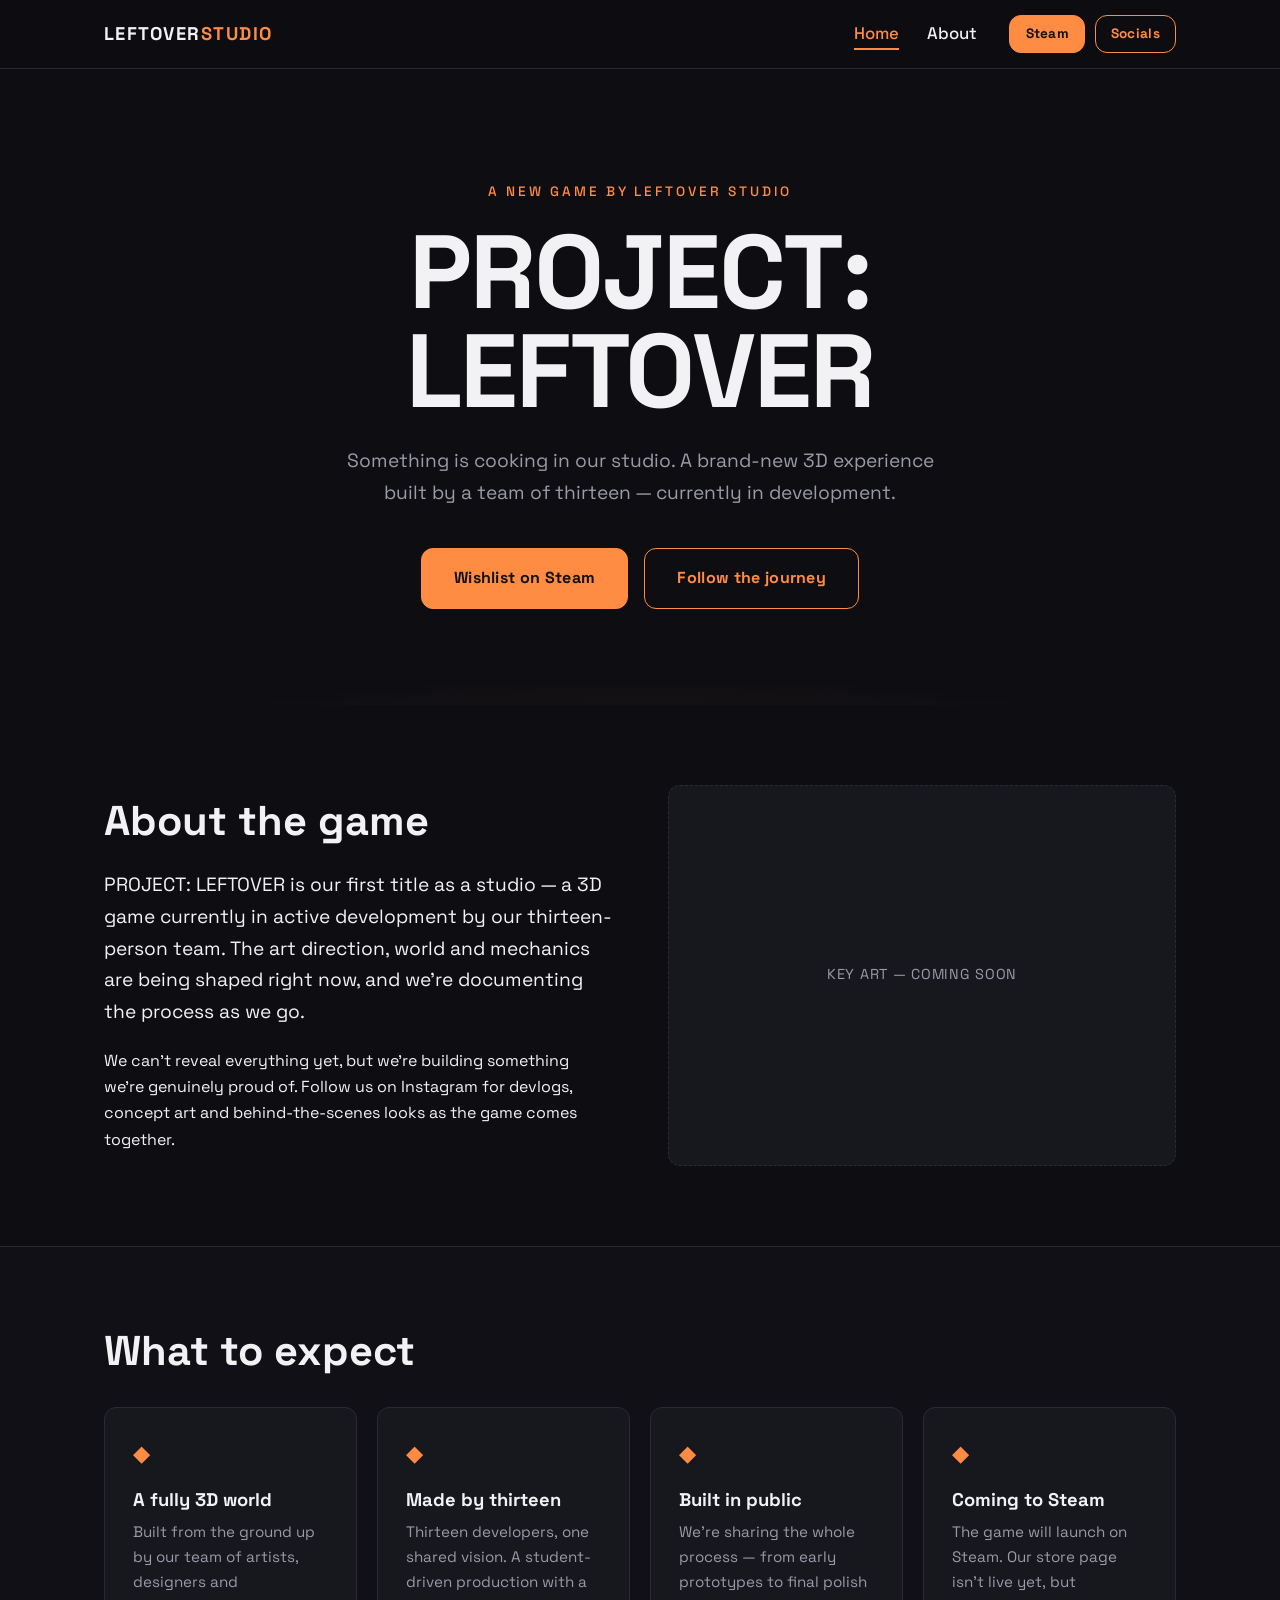
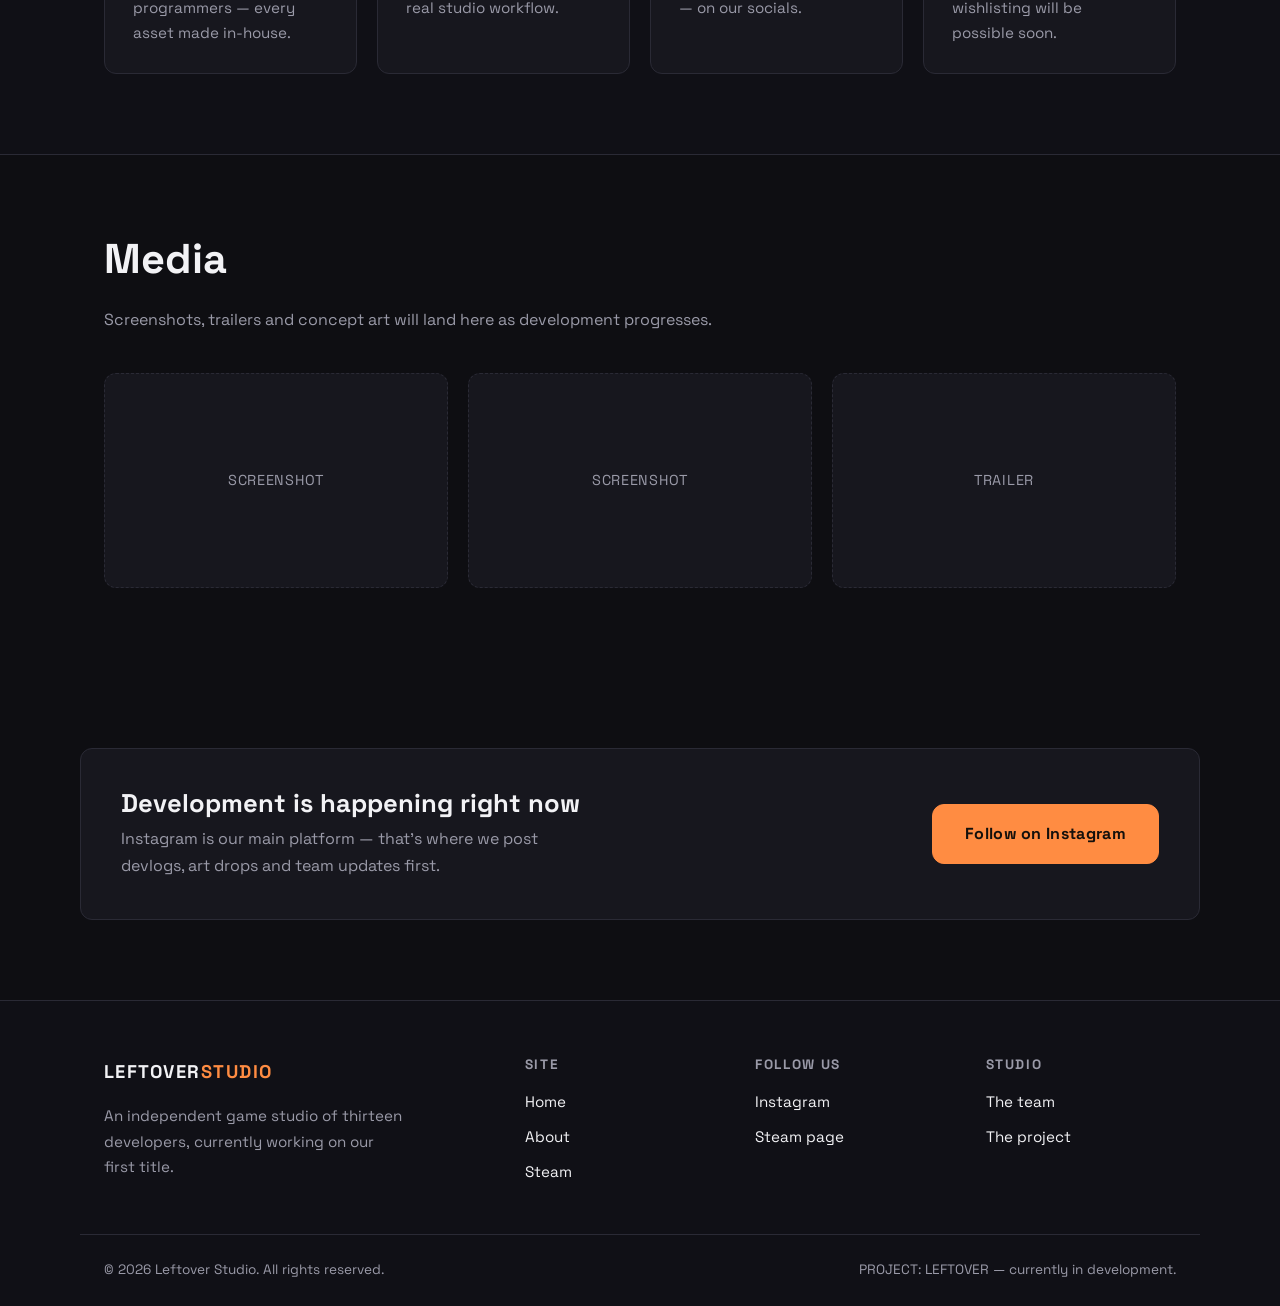
==== index.html @ 8b7c1b5f "Initial promo site for PROJECT: LEFTOVER Static HTML/CSS/JS site (home, about, Steam coming-soon pag" ====
<!DOCTYPE html>
<html lang="en">
<head>
  <meta charset="UTF-8">
  <meta name="viewport" content="width=device-width, initial-scale=1.0">
  <title>PROJECT: LEFTOVER — Leftover Studio</title>
  <meta name="description" content="PROJECT: LEFTOVER is the upcoming game by Leftover Studio, a team of 13 developers. Follow the development and add it to your Steam wishlist.">
  <link rel="icon" type="image/svg+xml" href="assets/favicon.svg">
  <link rel="preconnect" href="https://fonts.googleapis.com">
  <link rel="preconnect" href="https://fonts.gstatic.com" crossorigin>
  <link href="https://fonts.googleapis.com/css2?family=Space+Grotesk:wght@400;500;700&display=swap" rel="stylesheet">
  <link rel="stylesheet" href="css/style.css">
</head>
<body>
  <header class="site-header">
    <nav class="nav container">
      <a href="index.html" class="nav-logo">LEFTOVER<span>STUDIO</span></a>

      <button class="nav-toggle" aria-label="Toggle navigation" aria-expanded="false">
        <span></span><span></span><span></span>
      </button>

      <div class="nav-menu">
        <ul class="nav-links">
          <li><a href="index.html" class="nav-link active">Home</a></li>
          <li><a href="about.html" class="nav-link">About</a></li>
        </ul>
        <div class="nav-actions">
          <!-- TODO: replace steam.html with the real Steam store URL once live -->
          <a href="steam.html" class="btn btn-small">Steam</a>
          <!-- TODO: replace with the real Instagram URL -->
          <a href="https://instagram.com/leftoverstudio" target="_blank" rel="noopener" class="btn btn-small btn-outline">Socials</a>
        </div>
      </div>
    </nav>
  </header>

  <main>
    <!-- Hero -->
    <section class="hero">
      <div class="container hero-inner">
        <p class="hero-kicker">A new game by Leftover Studio</p>
        <h1 class="hero-title">PROJECT:<br>LEFTOVER</h1>
        <p class="hero-tagline">Something is cooking in our studio. A brand-new 3D experience built by a team of thirteen — currently in development.</p>
        <div class="hero-cta">
          <a href="steam.html" class="btn btn-large">Wishlist on Steam</a>
          <a href="https://instagram.com/leftoverstudio" target="_blank" rel="noopener" class="btn btn-large btn-outline">Follow the journey</a>
        </div>
      </div>
      <div class="hero-glow" aria-hidden="true"></div>
    </section>

    <!-- About the game -->
    <section class="section">
      <div class="container split">
        <div>
          <h2 class="section-title">About the game</h2>
          <p class="lead">
            PROJECT: LEFTOVER is our first title as a studio — a 3D game currently in active
            development by our thirteen-person team. The art direction, world and mechanics
            are being shaped right now, and we're documenting the process as we go.
          </p>
          <p>
            We can't reveal everything yet, but we're building something we're genuinely
            proud of. Follow us on Instagram for devlogs, concept art and behind-the-scenes
            looks as the game comes together.
          </p>
        </div>
        <div class="media-placeholder">
          <span>Key art — coming soon</span>
        </div>
      </div>
    </section>

    <!-- Features -->
    <section class="section section-alt">
      <div class="container">
        <h2 class="section-title">What to expect</h2>
        <div class="card-grid">
          <article class="card">
            <div class="card-icon">&#9670;</div>
            <h3>A fully 3D world</h3>
            <p>Built from the ground up by our team of artists, designers and programmers — every asset made in-house.</p>
          </article>
          <article class="card">
            <div class="card-icon">&#9670;</div>
            <h3>Made by thirteen</h3>
            <p>Thirteen developers, one shared vision. A student-driven production with a real studio workflow.</p>
          </article>
          <article class="card">
            <div class="card-icon">&#9670;</div>
            <h3>Built in public</h3>
            <p>We're sharing the whole process — from early prototypes to final polish — on our socials.</p>
          </article>
          <article class="card">
            <div class="card-icon">&#9670;</div>
            <h3>Coming to Steam</h3>
            <p>The game will launch on Steam. Our store page isn't live yet, but wishlisting will be possible soon.</p>
          </article>
        </div>
      </div>
    </section>

    <!-- Media -->
    <section class="section">
      <div class="container">
        <h2 class="section-title">Media</h2>
        <p class="section-sub">Screenshots, trailers and concept art will land here as development progresses.</p>
        <div class="media-grid">
          <div class="media-placeholder"><span>Screenshot</span></div>
          <div class="media-placeholder"><span>Screenshot</span></div>
          <div class="media-placeholder"><span>Trailer</span></div>
        </div>
      </div>
    </section>

    <!-- CTA banner -->
    <section class="section">
      <div class="container cta-banner">
        <div>
          <h2>Development is happening right now</h2>
          <p>Instagram is our main platform — that's where we post devlogs, art drops and team updates first.</p>
        </div>
        <a href="https://instagram.com/leftoverstudio" target="_blank" rel="noopener" class="btn btn-large">Follow on Instagram</a>
      </div>
    </section>
  </main>

  <footer class="site-footer">
    <div class="container footer-grid">
      <div class="footer-brand">
        <a href="index.html" class="nav-logo">LEFTOVER<span>STUDIO</span></a>
        <p>An independent game studio of thirteen developers, currently working on our first title.</p>
      </div>
      <div class="footer-col">
        <h4>Site</h4>
        <ul>
          <li><a href="index.html">Home</a></li>
          <li><a href="about.html">About</a></li>
          <li><a href="steam.html">Steam</a></li>
        </ul>
      </div>
      <div class="footer-col">
        <h4>Follow us</h4>
        <ul>
          <!-- TODO: replace with the real Instagram URL -->
          <li><a href="https://instagram.com/leftoverstudio" target="_blank" rel="noopener">Instagram</a></li>
          <li><a href="steam.html">Steam page</a></li>
        </ul>
      </div>
      <div class="footer-col">
        <h4>Studio</h4>
        <ul>
          <li><a href="about.html">The team</a></li>
          <li><a href="about.html#project">The project</a></li>
        </ul>
      </div>
    </div>
    <div class="container footer-bottom">
      <p>&copy; <span id="year"></span> Leftover Studio. All rights reserved.</p>
      <p>PROJECT: LEFTOVER — currently in development.</p>
    </div>
  </footer>

  <script src="js/main.js"></script>
</body>
</html>
---- css/style.css ----
/* ============================================================
   LEFTOVER STUDIO — theme variables
   The game's art direction is still in discussion, so every
   color/spacing decision lives here. Change these values to
   restyle the whole site in one place.
   ============================================================ */
:root {
  /* Colors */
  --color-bg: #0e0e12;
  --color-surface: #17171e;
  --color-surface-alt: #101016;
  --color-border: #2a2a35;
  --color-text: #f2f2f5;
  --color-muted: #9a9aa8;
  --color-accent: #ff8c42;
  --color-accent-hover: #ffa566;
  --color-accent-contrast: #14100c;

  /* Typography */
  --font-family: 'Space Grotesk', system-ui, -apple-system, sans-serif;
  --font-size-base: 1rem;
  --font-size-lead: 1.2rem;

  /* Layout */
  --container-width: 1120px;
  --section-padding: 5rem;
  --radius: 12px;

  /* Effects */
  --transition: 160ms ease;
}

/* ============================================================
   Base
   ============================================================ */
*, *::before, *::after { box-sizing: border-box; margin: 0; padding: 0; }

html { scroll-behavior: smooth; }

body {
  font-family: var(--font-family);
  font-size: var(--font-size-base);
  line-height: 1.65;
  color: var(--color-text);
  background: var(--color-bg);
}

h1, h2, h3, h4 { line-height: 1.15; font-weight: 700; }

a { color: var(--color-accent); text-decoration: none; }
a:hover { color: var(--color-accent-hover); }

img { max-width: 100%; display: block; }

.container {
  width: 100%;
  max-width: var(--container-width);
  margin-inline: auto;
  padding-inline: 1.5rem;
}

/* ============================================================
   Buttons
   ============================================================ */
.btn {
  display: inline-block;
  padding: 0.85rem 1.6rem;
  border-radius: var(--radius);
  border: 1px solid var(--color-accent);
  background: var(--color-accent);
  color: var(--color-accent-contrast);
  font-family: var(--font-family);
  font-weight: 700;
  font-size: 0.95rem;
  letter-spacing: 0.02em;
  cursor: pointer;
  transition: background var(--transition), color var(--transition),
              border-color var(--transition), transform var(--transition);
}

.btn:hover { background: var(--color-accent-hover); border-color: var(--color-accent-hover); color: var(--color-accent-contrast); transform: translateY(-1px); }

.btn-outline { background: transparent; color: var(--color-accent); }
.btn-outline:hover { background: var(--color-accent); color: var(--color-accent-contrast); }

.btn-small { padding: 0.45rem 0.95rem; font-size: 0.85rem; }
.btn-large { padding: 1rem 2rem; font-size: 1rem; }

/* ============================================================
   Navigation
   ============================================================ */
.site-header {
  position: sticky;
  top: 0;
  z-index: 100;
  background: color-mix(in srgb, var(--color-bg) 88%, transparent);
  backdrop-filter: blur(10px);
  border-bottom: 1px solid var(--color-border);
}

.nav {
  display: flex;
  align-items: center;
  justify-content: space-between;
  min-height: 4.25rem;
  gap: 1rem;
}

.nav-logo {
  font-weight: 700;
  font-size: 1.15rem;
  letter-spacing: 0.08em;
  color: var(--color-text);
}
.nav-logo span { color: var(--color-accent); }
.nav-logo:hover { color: var(--color-text); }

.nav-menu {
  display: flex;
  align-items: center;
  gap: 2rem;
}

.nav-links {
  display: flex;
  align-items: center;
  gap: 1.75rem;
  list-style: none;
}

.nav-link {
  font-size: 1.05rem;
  font-weight: 500;
  color: var(--color-text);
  padding-block: 0.25rem;
  border-bottom: 2px solid transparent;
  transition: color var(--transition), border-color var(--transition);
}
.nav-link:hover { color: var(--color-accent); }
.nav-link.active { color: var(--color-accent); border-bottom-color: var(--color-accent); }

.nav-actions { display: flex; gap: 0.6rem; }

.nav-toggle {
  display: none;
  flex-direction: column;
  gap: 5px;
  background: none;
  border: 0;
  cursor: pointer;
  padding: 0.4rem;
}
.nav-toggle span {
  width: 24px; height: 2px;
  background: var(--color-text);
  transition: transform var(--transition), opacity var(--transition);
}

/* ============================================================
   Hero
   ============================================================ */
.hero {
  position: relative;
  overflow: hidden;
  padding: 7rem 0 6rem;
  text-align: center;
}

.hero-glow {
  position: absolute;
  inset: auto -20% -60% -20%;
  height: 70%;
  background: radial-gradient(ellipse at center, var(--color-accent) 0%, transparent 60%);
  opacity: 0.14;
  pointer-events: none;
}

.hero-inner { position: relative; }

.hero-kicker {
  text-transform: uppercase;
  letter-spacing: 0.22em;
  font-size: 0.85rem;
  font-weight: 500;
  color: var(--color-accent);
  margin-bottom: 1.25rem;
}

.hero-title {
  font-size: clamp(3rem, 9vw, 6.5rem);
  letter-spacing: -0.02em;
  line-height: 0.95;
  margin-bottom: 1.5rem;
}

.hero-tagline {
  max-width: 620px;
  margin-inline: auto;
  font-size: var(--font-size-lead);
  color: var(--color-muted);
  margin-bottom: 2.5rem;
}

.hero-cta {
  display: flex;
  justify-content: center;
  flex-wrap: wrap;
  gap: 1rem;
}

/* Smaller hero for subpages */
.page-hero { padding: 5.5rem 0 4rem; text-align: center; }
.page-title { font-size: clamp(2.4rem, 6vw, 4rem); margin-bottom: 1.25rem; }
.page-hero .hero-tagline { margin-bottom: 0; }
.coming-soon .hero-cta { margin-top: 2.5rem; }

/* ============================================================
   Sections
   ============================================================ */
.section { padding-block: var(--section-padding); }
.section-alt { background: var(--color-surface-alt); border-block: 1px solid var(--color-border); }

.section-title { font-size: clamp(1.8rem, 4vw, 2.6rem); margin-bottom: 1.5rem; }
.section-sub { max-width: 640px; color: var(--color-muted); margin-bottom: 2.5rem; }

.lead { font-size: var(--font-size-lead); margin-bottom: 1.25rem; }

.split {
  display: grid;
  grid-template-columns: 1fr 1fr;
  gap: 3.5rem;
  align-items: center;
}

/* Cards */
.card-grid {
  display: grid;
  grid-template-columns: repeat(auto-fit, minmax(230px, 1fr));
  gap: 1.25rem;
  margin-top: 2rem;
}

.card {
  background: var(--color-surface);
  border: 1px solid var(--color-border);
  border-radius: var(--radius);
  padding: 1.75rem;
  transition: border-color var(--transition), transform var(--transition);
}
.card:hover { border-color: var(--color-accent); transform: translateY(-3px); }

.card h3 { font-size: 1.15rem; margin-bottom: 0.6rem; }
.card p { color: var(--color-muted); font-size: 0.95rem; }
.card-icon { color: var(--color-accent); font-size: 1.4rem; margin-bottom: 1rem; }

/* Media placeholders */
.media-grid {
  display: grid;
  grid-template-columns: repeat(auto-fit, minmax(260px, 1fr));
  gap: 1.25rem;
}

.media-placeholder {
  display: flex;
  align-items: center;
  justify-content: center;
  aspect-ratio: 16 / 10;
  background: var(--color-surface);
  border: 1px dashed var(--color-border);
  border-radius: var(--radius);
  color: var(--color-muted);
  font-size: 0.9rem;
  letter-spacing: 0.05em;
  text-transform: uppercase;
}
.split .media-placeholder { aspect-ratio: 4 / 3; }
.team-grid .media-placeholder { aspect-ratio: 1; }

/* CTA banner */
.cta-banner {
  display: flex;
  align-items: center;
  justify-content: space-between;
  flex-wrap: wrap;
  gap: 1.5rem;
  background: var(--color-surface);
  border: 1px solid var(--color-border);
  border-radius: var(--radius);
  padding: 2.5rem;
}
.cta-banner h2 { font-size: 1.6rem; margin-bottom: 0.5rem; }
.cta-banner p { color: var(--color-muted); max-width: 480px; }

/* ============================================================
   Footer
   ============================================================ */
.site-footer {
  border-top: 1px solid var(--color-border);
  background: var(--color-surface-alt);
  padding-top: 3.5rem;
}

.footer-grid {
  display: grid;
  grid-template-columns: 2fr 1fr 1fr 1fr;
  gap: 2.5rem;
  padding-bottom: 2.5rem;
}

.footer-brand p { color: var(--color-muted); font-size: 0.95rem; margin-top: 1rem; max-width: 300px; }

.footer-col h4 {
  font-size: 0.85rem;
  text-transform: uppercase;
  letter-spacing: 0.12em;
  color: var(--color-muted);
  margin-bottom: 1rem;
}

.footer-col ul { list-style: none; }
.footer-col li { margin-bottom: 0.55rem; }
.footer-col a { color: var(--color-text); font-size: 0.95rem; }
.footer-col a:hover { color: var(--color-accent); }

.footer-bottom {
  display: flex;
  justify-content: space-between;
  flex-wrap: wrap;
  gap: 0.5rem;
  padding-block: 1.5rem;
  border-top: 1px solid var(--color-border);
  color: var(--color-muted);
  font-size: 0.85rem;
}

/* ============================================================
   Responsive
   ============================================================ */
@media (max-width: 780px) {
  .nav-toggle { display: flex; }

  .nav-menu {
    position: absolute;
    top: 100%;
    left: 0;
    right: 0;
    flex-direction: column;
    align-items: flex-start;
    gap: 1.25rem;
    background: var(--color-surface);
    border-bottom: 1px solid var(--color-border);
    padding: 1.5rem;
    display: none;
  }
  .nav-menu.open { display: flex; }

  .nav-links { flex-direction: column; align-items: flex-start; gap: 1rem; }

  .split { grid-template-columns: 1fr; gap: 2rem; }
  .split .media-placeholder { order: -1; }

  .cta-banner { flex-direction: column; align-items: flex-start; }

  .footer-grid { grid-template-columns: 1fr 1fr; }
  .footer-brand { grid-column: 1 / -1; }

  :root { --section-padding: 3.5rem; }
}
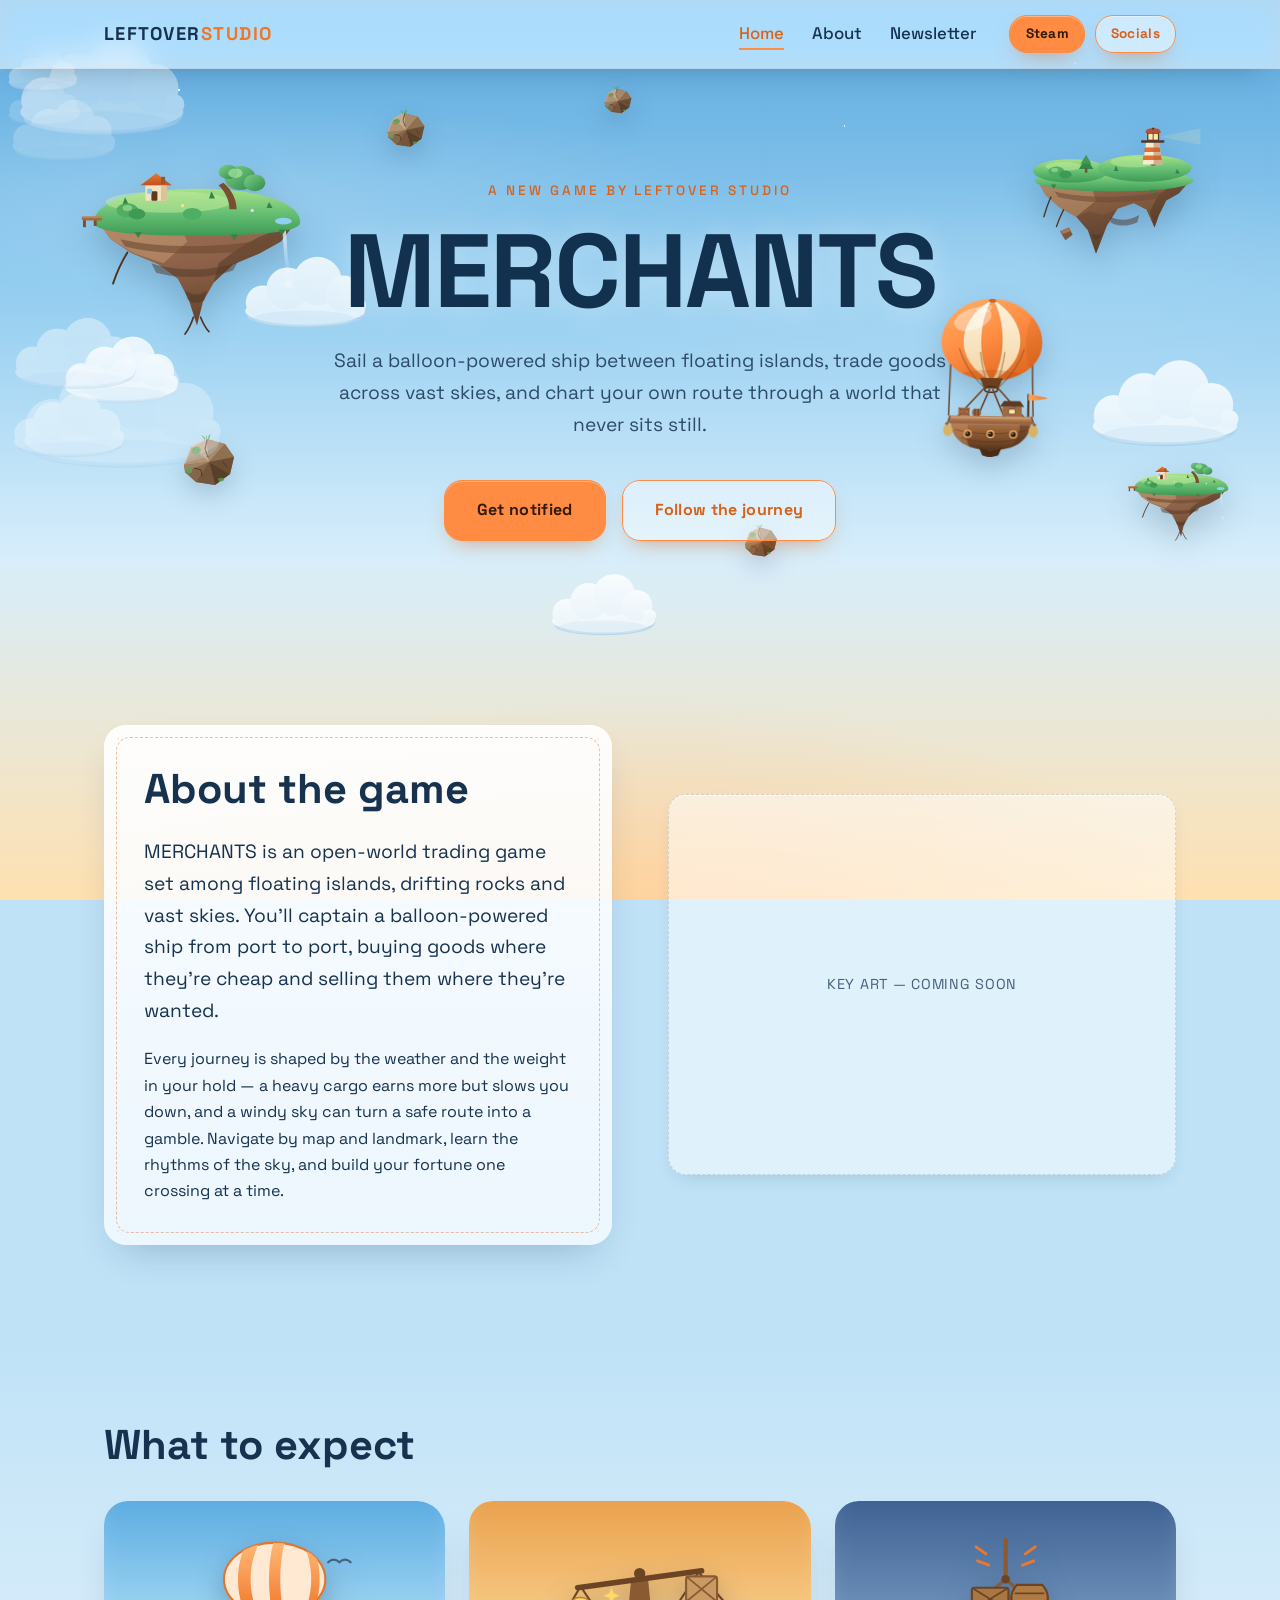
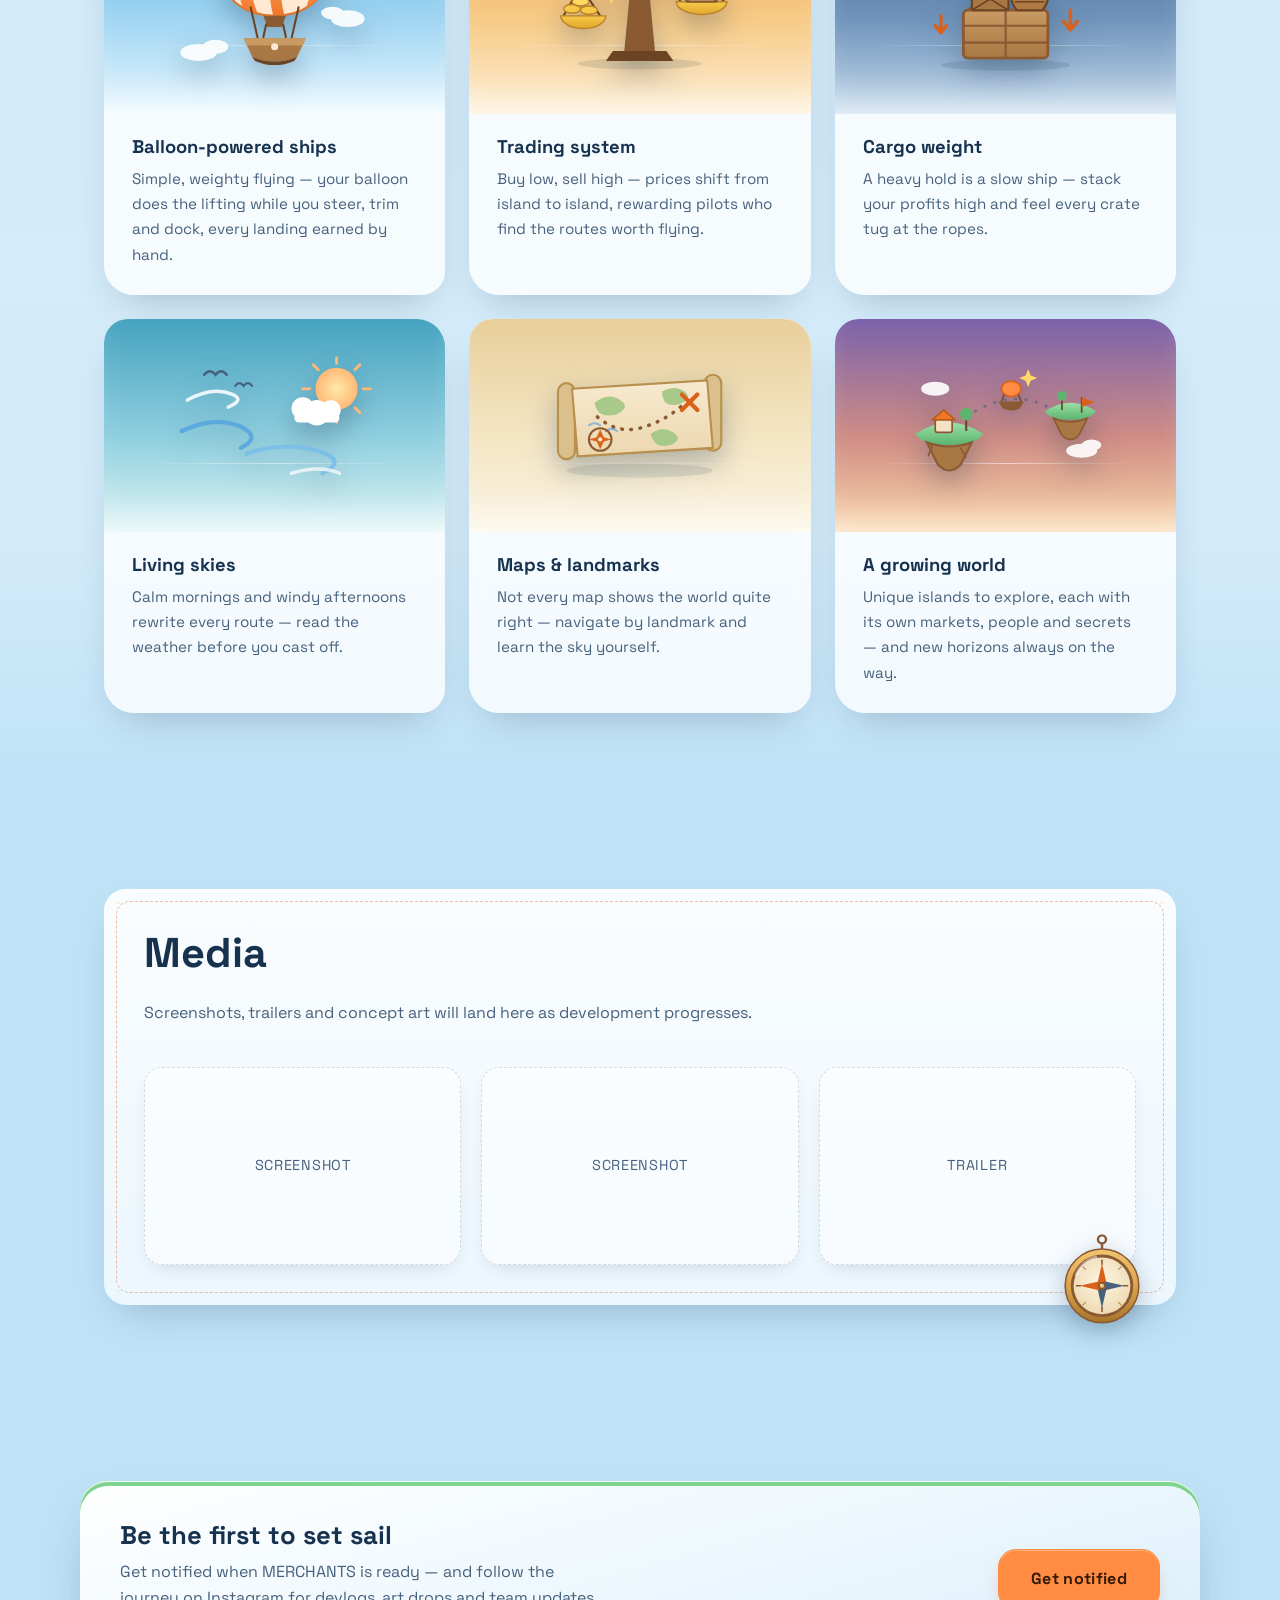
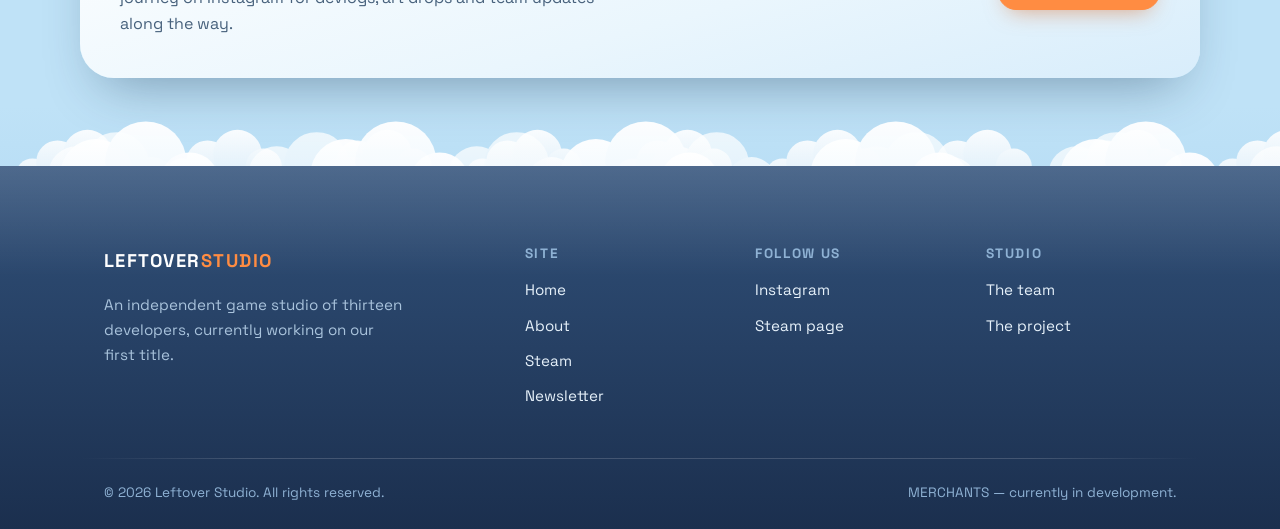
==== commit c1027fea: "Retheme site for Merchants and add newsletter signup - Full sky theme: gradient sky background, drif" ====
--- a/index.html
+++ b/index.html
@@ -3,8 +3,8 @@
 <head>
   <meta charset="UTF-8">
   <meta name="viewport" content="width=device-width, initial-scale=1.0">
-  <title>PROJECT: LEFTOVER — Leftover Studio</title>
-  <meta name="description" content="PROJECT: LEFTOVER is the upcoming game by Leftover Studio, a team of 13 developers. Follow the development and add it to your Steam wishlist.">
+  <title>MERCHANTS — Leftover Studio</title>
+  <meta name="description" content="MERCHANTS is an open-world trading game by Leftover Studio. Sail a balloon-powered ship between floating islands, buy low, sell high, and chart your own route through vast skies.">
   <link rel="icon" type="image/svg+xml" href="assets/favicon.svg">
   <link rel="preconnect" href="https://fonts.googleapis.com">
   <link rel="preconnect" href="https://fonts.gstatic.com" crossorigin>
@@ -24,12 +24,13 @@
         <ul class="nav-links">
           <li><a href="index.html" class="nav-link active">Home</a></li>
           <li><a href="about.html" class="nav-link">About</a></li>
+          <li><a href="subscribe.html" class="nav-link">Newsletter</a></li>
         </ul>
         <div class="nav-actions">
           <!-- TODO: replace steam.html with the real Steam store URL once live -->
           <a href="steam.html" class="btn btn-small">Steam</a>
           <!-- TODO: replace with the real Instagram URL -->
-          <a href="https://instagram.com/leftoverstudio" target="_blank" rel="noopener" class="btn btn-small btn-outline">Socials</a>
+          <a href="https://instagram.com/ItsMySquid" target="_blank" rel="noopener" class="btn btn-small btn-outline">Socials</a>
         </div>
       </div>
     </nav>
@@ -38,35 +39,49 @@
   <main>
     <!-- Hero -->
     <section class="hero">
+      <div class="hero-scene" aria-hidden="true">
+        <div class="float-obj island island--lg" style="--x:6%; --y:14%; --depth:0.7; --dur:10s; --w:240px"></div>
+        <div class="float-obj island island--md island--alt" style="--x:80%; --y:10%; --depth:0.5; --dur:12s; --delay:-3s; --w:180px"></div>
+        <div class="float-obj island island--sm" style="--x:88%; --y:68%; --depth:0.3; --dur:9s; --delay:-1.5s; --w:110px"></div>
+        <div class="float-obj ship" style="--x:72%; --y:40%; --depth:0.85; --dur:8s; --delay:-2s; --w:130px"></div>
+        <div class="float-obj rock" style="--x:14%; --y:64%; --depth:0.45; --dur:7s; --delay:-2s; --w:60px"></div>
+        <div class="float-obj rock" style="--x:30%; --y:7%; --depth:0.6; --dur:11s; --delay:-4s; --w:44px"></div>
+        <div class="float-obj rock" style="--x:58%; --y:80%; --depth:0.35; --dur:9s; --delay:-6s; --w:38px"></div>
+        <div class="float-obj rock" style="--x:47%; --y:3%; --depth:0.55; --dur:10s; --delay:-3.5s; --w:32px"></div>
+        <div class="float-obj cloud" style="--x:4%; --y:46%; --depth:0.22; --dur:15s; --delay:-6s; --w:140px"></div>
+        <div class="float-obj cloud" style="--x:18%; --y:32%; --depth:0.25; --dur:14s; --w:150px"></div>
+        <div class="float-obj cloud" style="--x:84%; --y:50%; --depth:0.2; --dur:16s; --delay:-5s; --w:180px"></div>
+        <div class="float-obj cloud" style="--x:42%; --y:88%; --depth:0.3; --dur:13s; --delay:-8s; --w:130px"></div>
+      </div>
       <div class="container hero-inner">
         <p class="hero-kicker">A new game by Leftover Studio</p>
-        <h1 class="hero-title">PROJECT:<br>LEFTOVER</h1>
-        <p class="hero-tagline">Something is cooking in our studio. A brand-new 3D experience built by a team of thirteen — currently in development.</p>
+        <h1 class="hero-title">MERCHANTS</h1>
+        <p class="hero-tagline">Sail a balloon-powered ship between floating islands, trade goods across vast skies, and chart your own route through a world that never sits still.</p>
         <div class="hero-cta">
-          <a href="steam.html" class="btn btn-large">Wishlist on Steam</a>
-          <a href="https://instagram.com/leftoverstudio" target="_blank" rel="noopener" class="btn btn-large btn-outline">Follow the journey</a>
-        </div>
-      </div>
-      <div class="hero-glow" aria-hidden="true"></div>
+          <a href="subscribe.html" class="btn btn-large">Get notified</a>
+          <a href="https://instagram.com/ItsMySquid" target="_blank" rel="noopener" class="btn btn-large btn-outline">Follow the journey</a>
+        </div>
+      </div>
     </section>
 
     <!-- About the game -->
     <section class="section">
       <div class="container split">
-        <div>
+        <div class="panel" data-reveal>
           <h2 class="section-title">About the game</h2>
           <p class="lead">
-            PROJECT: LEFTOVER is our first title as a studio — a 3D game currently in active
-            development by our thirteen-person team. The art direction, world and mechanics
-            are being shaped right now, and we're documenting the process as we go.
+            MERCHANTS is an open-world trading game set among floating islands, drifting
+            rocks and vast skies. You'll captain a balloon-powered ship from port to port,
+            buying goods where they're cheap and selling them where they're wanted.
           </p>
           <p>
-            We can't reveal everything yet, but we're building something we're genuinely
-            proud of. Follow us on Instagram for devlogs, concept art and behind-the-scenes
-            looks as the game comes together.
+            Every journey is shaped by the weather and the weight in your hold — a heavy
+            cargo earns more but slows you down, and a windy sky can turn a safe route
+            into a gamble. Navigate by map and landmark, learn the rhythms of the sky,
+            and build your fortune one crossing at a time.
           </p>
         </div>
-        <div class="media-placeholder">
+        <div class="media-placeholder" data-reveal data-reveal-delay="150">
           <span>Key art — coming soon</span>
         </div>
       </div>
@@ -75,27 +90,214 @@
     <!-- Features -->
     <section class="section section-alt">
       <div class="container">
-        <h2 class="section-title">What to expect</h2>
+        <h2 class="section-title" data-reveal>What to expect</h2>
         <div class="card-grid">
-          <article class="card">
-            <div class="card-icon">&#9670;</div>
-            <h3>A fully 3D world</h3>
-            <p>Built from the ground up by our team of artists, designers and programmers — every asset made in-house.</p>
-          </article>
-          <article class="card">
-            <div class="card-icon">&#9670;</div>
-            <h3>Made by thirteen</h3>
-            <p>Thirteen developers, one shared vision. A student-driven production with a real studio workflow.</p>
-          </article>
-          <article class="card">
-            <div class="card-icon">&#9670;</div>
-            <h3>Built in public</h3>
-            <p>We're sharing the whole process — from early prototypes to final polish — on our socials.</p>
-          </article>
-          <article class="card">
-            <div class="card-icon">&#9670;</div>
-            <h3>Coming to Steam</h3>
-            <p>The game will launch on Steam. Our store page isn't live yet, but wishlisting will be possible soon.</p>
+          <article class="card" data-reveal>
+            <div class="card-media card-media--ship" aria-hidden="true">
+              <svg class="card-art" viewBox="0 0 160 100" xmlns="http://www.w3.org/2000/svg" aria-hidden="true" focusable="false">
+                <defs>
+                  <linearGradient id="art-ship-g1" x1="0" y1="0" x2="0" y2="1">
+                    <stop offset="0" stop-color="#ffb877"/>
+                    <stop offset="1" stop-color="#f07628"/>
+                  </linearGradient>
+                  <clipPath id="art-ship-g2"><ellipse cx="80" cy="30" rx="36" ry="26"/></clipPath>
+                </defs>
+                <ellipse cx="80" cy="30" rx="36" ry="26" fill="#ffe9d2" stroke="#e0762e" stroke-width="1.5"/>
+                <g clip-path="url(#art-ship-g2)">
+                  <path d="M60 4 C52 20 52 40 60 56 L69 56 C61 40 61 20 69 4 Z" fill="url(#art-ship-g1)"/>
+                  <path d="M79 4 C75 20 75 40 79 56 L87 56 C83 40 83 20 87 4 Z" fill="url(#art-ship-g1)"/>
+                  <path d="M100 4 C108 20 108 40 100 56 L106 56 C114 40 114 20 106 4 Z" fill="url(#art-ship-g1)"/>
+                </g>
+                <path d="M72 56 h16 l-3 8 h-10 Z" fill="#8a5a33"/>
+                <path d="M63 50 L68 72 M97 50 L92 72" stroke="#6b4423" stroke-width="1.5" stroke-linecap="round"/>
+                <path d="M74 62 L72 71 M86 62 L88 71" stroke="#6b4423" stroke-width="1.5" stroke-linecap="round"/>
+                <path d="M58 72 L102 72 L96 85 Q80 92 64 85 Z" fill="#a97743"/>
+                <path d="M58 72 L102 72 L100 77 L60 77 Z" fill="#c99a63"/>
+                <path d="M64 85 Q80 92 96 85 L94 88 Q80 94 66 88 Z" fill="#6b4423"/>
+                <circle cx="80" cy="78" r="2.5" fill="#ffe9d2"/>
+                <g fill="#ffffff" opacity="0.9">
+                  <ellipse cx="26" cy="82" rx="13" ry="6"/>
+                  <ellipse cx="38" cy="78" rx="9" ry="5"/>
+                  <ellipse cx="132" cy="58" rx="12" ry="6"/>
+                  <ellipse cx="121" cy="54" rx="8" ry="4.5"/>
+                </g>
+                <path d="M118 18 q4 -4 8 0 q4 -4 8 0" fill="none" stroke="#47617c" stroke-width="1.5" stroke-linecap="round"/>
+              </svg>
+            </div>
+            <div class="card-body">
+              <h3>Balloon-powered ships</h3>
+              <p>Simple, weighty flying — your balloon does the lifting while you steer, trim and dock, every landing earned by hand.</p>
+            </div>
+          </article>
+          <article class="card" data-reveal data-reveal-delay="100">
+            <div class="card-media card-media--trade" aria-hidden="true">
+              <svg class="card-art" viewBox="0 0 160 100" xmlns="http://www.w3.org/2000/svg" aria-hidden="true" focusable="false">
+                <defs>
+                  <linearGradient id="art-trade-g1" x1="0" y1="0" x2="0" y2="1">
+                    <stop offset="0" stop-color="#f7c948"/>
+                    <stop offset="1" stop-color="#e0a82e"/>
+                  </linearGradient>
+                </defs>
+                <ellipse cx="80" cy="90" rx="44" ry="4" fill="#16324e" opacity="0.12"/>
+                <path d="M74 30 h12 l5 52 h-22 Z" fill="#8a5a33"/>
+                <path d="M56 88 h48 l-5 -7 h-38 Z" fill="#6b4423"/>
+                <circle cx="80" cy="26" r="4" fill="#6b4423"/>
+                <path d="M36 36 L124 24" stroke="#6b4423" stroke-width="4" stroke-linecap="round"/>
+                <path d="M38 35 L26 56 M38 35 L52 56" stroke="#6b4423" stroke-width="1.5" stroke-linecap="round"/>
+                <path d="M24 56 h32 a16 9 0 0 1 -32 0 Z" fill="url(#art-trade-g1)" stroke="#b9822a" stroke-width="1"/>
+                <ellipse cx="32" cy="51" rx="6" ry="3" fill="#f7c948" stroke="#b9822a" stroke-width="1"/>
+                <ellipse cx="44" cy="52" rx="6" ry="3" fill="#f7c948" stroke="#b9822a" stroke-width="1"/>
+                <ellipse cx="38" cy="46" rx="6" ry="3" fill="#ffd866" stroke="#b9822a" stroke-width="1"/>
+                <path d="M60 36 l1.6 4.2 4.2 1.6 -4.2 1.6 -1.6 4.2 -1.6 -4.2 -4.2 -1.6 4.2 -1.6 Z" fill="#ffd866"/>
+                <path d="M122 25 L108 46 M122 25 L140 46" stroke="#6b4423" stroke-width="1.5" stroke-linecap="round"/>
+                <path d="M106 46 h36 a18 9 0 0 1 -36 0 Z" fill="url(#art-trade-g1)" stroke="#b9822a" stroke-width="1"/>
+                <rect x="113" y="28" width="22" height="18" rx="2" fill="#c99a63" stroke="#8a5a33" stroke-width="1.5"/>
+                <path d="M113 28 l22 18 M135 28 l-22 18" stroke="#8a5a33" stroke-width="1.2"/>
+              </svg>
+            </div>
+            <div class="card-body">
+              <h3>Trading system</h3>
+              <p>Buy low, sell high — prices shift from island to island, rewarding pilots who find the routes worth flying.</p>
+            </div>
+          </article>
+          <article class="card" data-reveal data-reveal-delay="200">
+            <div class="card-media card-media--weight" aria-hidden="true">
+              <svg class="card-art" viewBox="0 0 160 100" xmlns="http://www.w3.org/2000/svg" aria-hidden="true" focusable="false">
+                <defs>
+                  <linearGradient id="art-weight-g1" x1="0" y1="0" x2="0" y2="1">
+                    <stop offset="0" stop-color="#c99a63"/>
+                    <stop offset="1" stop-color="#a97743"/>
+                  </linearGradient>
+                </defs>
+                <ellipse cx="80" cy="91" rx="46" ry="4" fill="#16324e" opacity="0.12"/>
+                <path d="M80 2 L80 30" stroke="#8a5a33" stroke-width="3" stroke-linecap="round"/>
+                <path d="M80 30 L54 52 M80 30 L106 52" stroke="#8a5a33" stroke-width="2.5" stroke-linecap="round"/>
+                <circle cx="80" cy="30" r="3" fill="#6b4423"/>
+                <path d="M66 12 l-7 -5 M94 12 l7 -5 M68 20 l-8 -3 M92 20 l8 -3" stroke="#f07628" stroke-width="2" stroke-linecap="round"/>
+                <rect x="50" y="52" width="60" height="34" rx="3" fill="url(#art-weight-g1)" stroke="#8a5a33" stroke-width="2"/>
+                <path d="M50 63 h60 M50 75 h60" stroke="#8a5a33" stroke-width="1.5"/>
+                <path d="M80 52 v34" stroke="#8a5a33" stroke-width="1.5"/>
+                <rect x="56" y="36" width="26" height="16" rx="2" fill="#a97743" stroke="#6b4423" stroke-width="1.5"/>
+                <path d="M56 36 l26 16 M82 36 l-26 16" stroke="#6b4423" stroke-width="1.2"/>
+                <path d="M88 34 q-8 9 0 18 h18 q8 -9 0 -18 Z" fill="#b07a45" stroke="#6b4423" stroke-width="1.5"/>
+                <path d="M86.5 40 h21 M86.5 46 h21" stroke="#6b4423" stroke-width="1.2"/>
+                <path d="M126 52 v14 m-5 -6 l5 6 5 -6" fill="none" stroke="#d9611a" stroke-width="2.5" stroke-linecap="round" stroke-linejoin="round"/>
+                <path d="M34 56 v12 m-4 -5 l4 5 4 -5" fill="none" stroke="#d9611a" stroke-width="2.5" stroke-linecap="round" stroke-linejoin="round"/>
+              </svg>
+            </div>
+            <div class="card-body">
+              <h3>Cargo weight</h3>
+              <p>A heavy hold is a slow ship — stack your profits high and feel every crate tug at the ropes.</p>
+            </div>
+          </article>
+          <article class="card" data-reveal>
+            <div class="card-media card-media--sky" aria-hidden="true">
+              <svg class="card-art" viewBox="0 0 160 100" xmlns="http://www.w3.org/2000/svg" aria-hidden="true" focusable="false">
+                <defs>
+                  <radialGradient id="art-sky-g1" cx="0.5" cy="0.5" r="0.5">
+                    <stop offset="0" stop-color="#ffe9a8"/>
+                    <stop offset="1" stop-color="#ffb877"/>
+                  </radialGradient>
+                </defs>
+                <g stroke="#ffb877" stroke-width="2" stroke-linecap="round">
+                  <path d="M124 2 v4"/>
+                  <path d="M137 10.5 l3.5 -3.5"/>
+                  <path d="M143 24 h5"/>
+                  <path d="M137 37.5 l3.5 3.5"/>
+                  <path d="M124 43 v5"/>
+                  <path d="M105 24 h-5"/>
+                  <path d="M111 10.5 l-3.5 -3.5"/>
+                  <path d="M111 37.5 l-3.5 3.5"/>
+                </g>
+                <circle cx="124" cy="24" r="15" fill="url(#art-sky-g1)"/>
+                <g fill="#ffffff">
+                  <circle cx="100" cy="38" r="8"/>
+                  <circle cx="110" cy="41" r="9"/>
+                  <circle cx="120" cy="39" r="7"/>
+                  <rect x="94" y="41" width="32" height="7" rx="3.5"/>
+                </g>
+                <g fill="none" stroke-linecap="round">
+                  <path d="M14 54 q26 -12 44 -2 q12 7 -2 14" stroke="#5ba9de" stroke-width="3"/>
+                  <path d="M60 70 q30 -10 56 0 q14 6 -2 14" stroke="#7cc0e8" stroke-width="3"/>
+                  <path d="M18 32 q18 -10 32 -4 q9 4 -3 9" stroke="#ffffff" stroke-width="2.5" opacity="0.85"/>
+                  <path d="M92 84 q20 -6 34 0" stroke="#ffffff" stroke-width="2.5" opacity="0.7"/>
+                </g>
+                <path d="M30 14 q4 -5 8 0 q4 -5 8 0" fill="none" stroke="#47617c" stroke-width="1.8" stroke-linecap="round"/>
+                <path d="M52 22 q3 -4 6 0 q3 -4 6 0" fill="none" stroke="#47617c" stroke-width="1.5" stroke-linecap="round"/>
+              </svg>
+            </div>
+            <div class="card-body">
+              <h3>Living skies</h3>
+              <p>Calm mornings and windy afternoons rewrite every route — read the weather before you cast off.</p>
+            </div>
+          </article>
+          <article class="card" data-reveal data-reveal-delay="100">
+            <div class="card-media card-media--map" aria-hidden="true">
+              <svg class="card-art" viewBox="0 0 160 100" xmlns="http://www.w3.org/2000/svg" aria-hidden="true" focusable="false">
+                <defs>
+                  <linearGradient id="art-map-g1" x1="0" y1="0" x2="0" y2="1">
+                    <stop offset="0" stop-color="#f7ead0"/>
+                    <stop offset="1" stop-color="#ecd7ae"/>
+                  </linearGradient>
+                </defs>
+                <ellipse cx="80" cy="82" rx="52" ry="5" fill="#16324e" opacity="0.1"/>
+                <rect x="22" y="20" width="12" height="54" rx="6" fill="#dcc08c" stroke="#b98f4e" stroke-width="1.5"/>
+                <rect x="126" y="14" width="12" height="54" rx="6" fill="#dcc08c" stroke="#b98f4e" stroke-width="1.5"/>
+                <path d="M32 24 L128 18 L132 66 L36 72 Z" fill="url(#art-map-g1)" stroke="#b98f4e" stroke-width="1.5"/>
+                <path d="M48 34 q10 -8 18 -2 q8 5 -2 10 q-14 4 -16 -8 Z" fill="#a8c98a"/>
+                <path d="M96 26 q9 -5 16 0 q6 5 -4 9 q-12 3 -12 -9 Z" fill="#a8c98a"/>
+                <path d="M88 56 q8 -6 16 -1 q7 5 -2 9 q-12 3 -14 -8 Z" fill="#a8c98a"/>
+                <path d="M44 50 q4 -3 8 0 M56 54 q4 -3 8 0" fill="none" stroke="#8fb7d9" stroke-width="1.5" stroke-linecap="round"/>
+                <path d="M50 44 q14 12 30 8 q18 -5 30 -16" fill="none" stroke="#8a5a33" stroke-width="2.5" stroke-linecap="round" stroke-dasharray="0.5 6"/>
+                <path d="M110 28 l11 11 M121 28 l-11 11" stroke="#d9611a" stroke-width="3" stroke-linecap="round"/>
+                <circle cx="52" cy="60" r="8" fill="none" stroke="#8a5a33" stroke-width="1.5"/>
+                <path d="M52 53 L54.5 58.5 L60 60 L54.5 61.5 L52 67 L49.5 61.5 L44 60 L49.5 58.5 Z" fill="#d9611a"/>
+                <circle cx="52" cy="60" r="1.5" fill="#f7ead0"/>
+              </svg>
+            </div>
+            <div class="card-body">
+              <h3>Maps &amp; landmarks</h3>
+              <p>Not every map shows the world quite right — navigate by landmark and learn the sky yourself.</p>
+            </div>
+          </article>
+          <article class="card" data-reveal data-reveal-delay="200">
+            <div class="card-media card-media--world" aria-hidden="true">
+              <svg class="card-art" viewBox="0 0 160 100" xmlns="http://www.w3.org/2000/svg" aria-hidden="true" focusable="false">
+                <defs>
+                  <linearGradient id="art-world-g1" x1="0" y1="0" x2="0" y2="1">
+                    <stop offset="0" stop-color="#9adea8"/>
+                    <stop offset="1" stop-color="#5cb46e"/>
+                  </linearGradient>
+                </defs>
+                <path d="M52 44 Q84 22 112 38" fill="none" stroke="#47617c" stroke-width="2" stroke-linecap="round" stroke-dasharray="0.5 7" opacity="0.6"/>
+                <path d="M16 56 q24 -16 48 0 q-4 8 -24 8 q-20 0 -24 -8 Z" fill="url(#art-world-g1)"/>
+                <path d="M24 62 q16 6 32 0 l-8 16 q-8 8 -16 0 Z" fill="#a97743" stroke="#8a5a33" stroke-width="1.5"/>
+                <path d="M28 64 l-3 8 M48 66 l4 7" stroke="#8a5a33" stroke-width="1.2"/>
+                <rect x="30" y="46" width="12" height="9" rx="1.5" fill="#f3e3c2" stroke="#8a5a33" stroke-width="1.2"/>
+                <path d="M28 46 l8 -7 l8 7 Z" fill="#f07628" stroke="#b95d1d" stroke-width="1.2"/>
+                <path d="M52 54 v-10" stroke="#6b4423" stroke-width="1.5"/>
+                <circle cx="52" cy="42" r="4.5" fill="#5cb46e"/>
+                <path d="M108 40 q18 -12 36 0 q-3 6 -18 6 q-15 0 -18 -6 Z" fill="url(#art-world-g1)"/>
+                <path d="M114 45 q12 5 24 0 l-6 12 q-6 6 -12 0 Z" fill="#a97743" stroke="#8a5a33" stroke-width="1.2"/>
+                <path d="M120 39 v-8" stroke="#6b4423" stroke-width="1.2"/>
+                <circle cx="120" cy="29" r="3.5" fill="#5cb46e"/>
+                <path d="M134 41 v-11" stroke="#6b4423" stroke-width="1.2"/>
+                <path d="M134 30 l9 3.5 -9 3.5 Z" fill="#d9611a"/>
+                <ellipse cx="84" cy="24" rx="7" ry="5.5" fill="#ff8c42" stroke="#d9611a" stroke-width="1.2"/>
+                <path d="M79 28 L77 33 M89 28 L91 33" stroke="#6b4423" stroke-width="1"/>
+                <path d="M75 33 h18 l-3 5 q-6 3 -12 0 Z" fill="#8a5a33"/>
+                <g fill="#ffffff" opacity="0.9">
+                  <ellipse cx="30" cy="24" rx="10" ry="5"/>
+                  <ellipse cx="134" cy="68" rx="11" ry="5"/>
+                  <ellipse cx="141" cy="64" rx="7" ry="4"/>
+                </g>
+                <path d="M96 10 l1.8 4.6 4.6 1.8 -4.6 1.8 -1.8 4.6 -1.8 -4.6 -4.6 -1.8 4.6 -1.8 Z" fill="#ffd866"/>
+              </svg>
+            </div>
+            <div class="card-body">
+              <h3>A growing world</h3>
+              <p>Unique islands to explore, each with its own markets, people and secrets — and new horizons always on the way.</p>
+            </div>
           </article>
         </div>
       </div>
@@ -104,29 +306,82 @@
     <!-- Media -->
     <section class="section">
       <div class="container">
-        <h2 class="section-title">Media</h2>
-        <p class="section-sub">Screenshots, trailers and concept art will land here as development progresses.</p>
-        <div class="media-grid">
-          <div class="media-placeholder"><span>Screenshot</span></div>
-          <div class="media-placeholder"><span>Screenshot</span></div>
-          <div class="media-placeholder"><span>Trailer</span></div>
+        <div class="panel" data-reveal>
+          <h2 class="section-title">Media</h2>
+          <p class="section-sub">Screenshots, trailers and concept art will land here as development progresses.</p>
+          <div class="media-grid">
+            <div class="media-placeholder"><span>Screenshot</span></div>
+            <div class="media-placeholder"><span>Screenshot</span></div>
+            <div class="media-placeholder"><span>Trailer</span></div>
+          </div>
+          <svg class="panel-charm" viewBox="0 0 120 120" xmlns="http://www.w3.org/2000/svg" aria-hidden="true" focusable="false">
+            <defs>
+              <linearGradient id="charm-brass" x1="0" y1="0" x2="0" y2="1">
+                <stop offset="0" stop-color="#f2c572"/>
+                <stop offset="0.55" stop-color="#d9a04a"/>
+                <stop offset="1" stop-color="#a8742a"/>
+              </linearGradient>
+              <radialGradient id="charm-face" cx="0.5" cy="0.42" r="0.65">
+                <stop offset="0" stop-color="#fdf6e3"/>
+                <stop offset="1" stop-color="#ecd7ae"/>
+              </radialGradient>
+            </defs>
+            <!-- hanging loop -->
+            <circle cx="60" cy="8" r="5" fill="none" stroke="#8a5a33" stroke-width="3"/>
+            <path d="M60 13 L60 19" stroke="#8a5a33" stroke-width="3" stroke-linecap="round"/>
+            <!-- brass case -->
+            <circle cx="60" cy="66" r="46" fill="url(#charm-brass)"/>
+            <circle cx="60" cy="66" r="46" fill="none" stroke="#8a5a33" stroke-width="2"/>
+            <circle cx="60" cy="66" r="39" fill="#8a5a33"/>
+            <circle cx="60" cy="66" r="35.5" fill="url(#charm-face)"/>
+            <!-- case sheen -->
+            <path d="M28 52 A38 38 0 0 1 52 30" fill="none" stroke="#ffffff" stroke-width="4" stroke-linecap="round" opacity="0.45"/>
+            <!-- cardinal tick marks -->
+            <g stroke="#8a5a33" stroke-width="2" stroke-linecap="round">
+              <path d="M60 34 L60 39"/><path d="M60 93 L60 98"/>
+              <path d="M28 66 L33 66"/><path d="M87 66 L92 66"/>
+            </g>
+            <!-- diagonal tick marks -->
+            <g stroke="#b98f4e" stroke-width="1.4" stroke-linecap="round">
+              <path d="M80.6 45.4 L84 42"/><path d="M80.6 86.6 L84 90"/>
+              <path d="M39.4 45.4 L36 42"/><path d="M39.4 86.6 L36 90"/>
+            </g>
+            <!-- compass rose -->
+            <g>
+              <!-- intercardinal short points -->
+              <path d="M60 66 L77 49 L66 60 Z" fill="#b9822a"/>
+              <path d="M60 66 L77 83 L66 72 Z" fill="#b9822a"/>
+              <path d="M60 66 L43 83 L54 72 Z" fill="#b9822a"/>
+              <path d="M60 66 L43 49 L54 60 Z" fill="#b9822a"/>
+              <!-- cardinal points -->
+              <path d="M60 38 L65.5 62 L60 66 L54.5 62 Z" fill="#d9611a"/>
+              <path d="M60 94 L65.5 70 L60 66 L54.5 70 Z" fill="#47617c"/>
+              <path d="M88 66 L64 71.5 L60 66 L64 60.5 Z" fill="#47617c"/>
+              <path d="M32 66 L56 71.5 L60 66 L56 60.5 Z" fill="#d9611a"/>
+            </g>
+            <!-- pivot -->
+            <circle cx="60" cy="66" r="5" fill="#8a5a33"/>
+            <circle cx="60" cy="66" r="2.6" fill="#f2c572"/>
+            <circle cx="58.8" cy="64.8" r="1" fill="#fff3d0"/>
+          </svg>
         </div>
       </div>
     </section>
 
     <!-- CTA banner -->
     <section class="section">
-      <div class="container cta-banner">
+      <div class="container cta-banner" data-reveal>
         <div>
-          <h2>Development is happening right now</h2>
-          <p>Instagram is our main platform — that's where we post devlogs, art drops and team updates first.</p>
-        </div>
-        <a href="https://instagram.com/leftoverstudio" target="_blank" rel="noopener" class="btn btn-large">Follow on Instagram</a>
+          <h2>Be the first to set sail</h2>
+          <p>Get notified when MERCHANTS is ready — and follow the journey on Instagram for devlogs, art drops and team updates along the way.</p>
+        </div>
+        <a href="subscribe.html" class="btn btn-large">Get notified</a>
       </div>
     </section>
   </main>
 
   <footer class="site-footer">
+    <div class="footer-clouds" aria-hidden="true"></div>
     <div class="container footer-grid">
       <div class="footer-brand">
         <a href="index.html" class="nav-logo">LEFTOVER<span>STUDIO</span></a>
@@ -138,13 +393,14 @@
           <li><a href="index.html">Home</a></li>
           <li><a href="about.html">About</a></li>
           <li><a href="steam.html">Steam</a></li>
+          <li><a href="subscribe.html">Newsletter</a></li>
         </ul>
       </div>
       <div class="footer-col">
         <h4>Follow us</h4>
         <ul>
           <!-- TODO: replace with the real Instagram URL -->
-          <li><a href="https://instagram.com/leftoverstudio" target="_blank" rel="noopener">Instagram</a></li>
+          <li><a href="https://instagram.com/ItsMySquid" target="_blank" rel="noopener">Instagram</a></li>
           <li><a href="steam.html">Steam page</a></li>
         </ul>
       </div>
@@ -158,10 +414,11 @@
     </div>
     <div class="container footer-bottom">
       <p>&copy; <span id="year"></span> Leftover Studio. All rights reserved.</p>
-      <p>PROJECT: LEFTOVER — currently in development.</p>
+      <p>MERCHANTS — currently in development.</p>
     </div>
   </footer>
 
   <script src="js/main.js"></script>
+  <script src="js/sky.js" defer></script>
 </body>
 </html>
--- a/css/style.css
+++ b/css/style.css
@@ -1,20 +1,30 @@
 /* ============================================================
-   LEFTOVER STUDIO — theme variables
-   The game's art direction is still in discussion, so every
+   LEFTOVER STUDIO — "Merchants" sky theme variables
+   The site is themed for Merchants: floating islands, drifting
+   rocks and balloon ships on a bright open sky. Every
    color/spacing decision lives here. Change these values to
    restyle the whole site in one place.
    ============================================================ */
 :root {
+  /* Sky palette — deep blue high sky fading to a warm horizon */
+  --sky-top: #5ba9de;
+  --sky-mid: #93cdf0;
+  --sky-low: #d7eefb;
+  --sky-horizon: #ffe0b0;
+
   /* Colors */
-  --color-bg: #0e0e12;
-  --color-surface: #17171e;
-  --color-surface-alt: #101016;
-  --color-border: #2a2a35;
-  --color-text: #f2f2f5;
-  --color-muted: #9a9aa8;
-  --color-accent: #ff8c42;
-  --color-accent-hover: #ffa566;
-  --color-accent-contrast: #14100c;
+  --color-bg: #bfe2f7;            /* fallback behind the gradient */
+  --color-surface: rgba(255, 255, 255, 0.78);
+  --color-text: #16324e;
+  --color-muted: #47617c;
+  --color-accent: #ff8c42;        /* sunset orange — balloon canvas */
+  --color-accent-hover: #f07628;
+  --color-accent-contrast: #331a05;
+  --color-link: #d9611a;          /* accent darkened for readable links */
+
+  /* Footer dusk */
+  --dusk-top: #31517a;
+  --dusk-bottom: #1b2f4e;
 
   /* Typography */
   --font-family: 'Space Grotesk', system-ui, -apple-system, sans-serif;
@@ -23,34 +33,69 @@
 
   /* Layout */
   --container-width: 1120px;
-  --section-padding: 5rem;
-  --radius: 12px;
-
-  /* Effects */
+  --section-padding: 5.5rem;
+  --radius: 18px;
+
+  /* Effects — one consistent elevation scale: soft layered shadows
+     replace hard borders; --edge-highlight is the faint top light
+     seam that keeps panels readable against the bright sky. */
   --transition: 160ms ease;
-}
-
-/* ============================================================
-   Base
+  --shadow-sm: 0 8px 20px -10px rgba(22, 50, 78, 0.22);
+  --shadow-float: 0 18px 40px -18px rgba(22, 50, 78, 0.3);
+  --shadow-lift: 0 30px 56px -22px rgba(22, 50, 78, 0.4);
+  --edge-highlight: inset 0 1px 0 rgba(255, 255, 255, 0.65);
+}
+
+/* ============================================================
+   Base — ambient sky
+   The whole page sits on a fixed sky gradient: deep blue up top,
+   warm sunset haze near the horizon. Faint high-altitude wisps
+   and star-dots are baked in as extra background layers.
    ============================================================ */
 *, *::before, *::after { box-sizing: border-box; margin: 0; padding: 0; }
 
-html { scroll-behavior: smooth; }
+html {
+  scroll-behavior: smooth;
+  background-color: var(--sky-horizon); /* overscroll below the page */
+}
 
 body {
   font-family: var(--font-family);
   font-size: var(--font-size-base);
   line-height: 1.65;
+  /* Drift clouds translate past the viewport edges — clip so they
+     never create a horizontal scrollbar (clip keeps sticky working). */
+  overflow-x: hidden;
+  overflow-x: clip;
   color: var(--color-text);
-  background: var(--color-bg);
+  background-color: var(--color-bg);
+  background-image:
+    /* faint high wisps + star dots near the top of the sky */
+    radial-gradient(2px 2px at 14% 10%, rgba(255, 255, 255, 0.85) 50%, transparent 55%),
+    radial-gradient(1.5px 1.5px at 30% 5%, rgba(255, 255, 255, 0.7) 50%, transparent 55%),
+    radial-gradient(1.5px 1.5px at 66% 14%, rgba(255, 255, 255, 0.7) 50%, transparent 55%),
+    radial-gradient(2px 2px at 84% 7%, rgba(255, 255, 255, 0.8) 50%, transparent 55%),
+    radial-gradient(700px 140px at 18% 22%, rgba(255, 255, 255, 0.16) 0%, transparent 70%),
+    radial-gradient(800px 150px at 78% 30%, rgba(255, 255, 255, 0.13) 0%, transparent 70%),
+    /* warm sun glow low on the horizon */
+    radial-gradient(900px 420px at 50% 108%, rgba(255, 183, 119, 0.45) 0%, transparent 65%),
+    linear-gradient(180deg,
+      var(--sky-top) 0%,
+      var(--sky-mid) 32%,
+      var(--sky-low) 62%,
+      var(--sky-horizon) 100%);
+  background-attachment: fixed;
+  background-repeat: no-repeat;
 }
 
 h1, h2, h3, h4 { line-height: 1.15; font-weight: 700; }
 
-a { color: var(--color-accent); text-decoration: none; }
+a { color: var(--color-link); text-decoration: none; }
 a:hover { color: var(--color-accent-hover); }
 
 img { max-width: 100%; display: block; }
+
+::selection { background: var(--color-accent); color: var(--color-accent-contrast); }
 
 .container {
   width: 100%;
@@ -60,7 +105,7 @@
 }
 
 /* ============================================================
-   Buttons
+   Buttons — warm sunset orange
    ============================================================ */
 .btn {
   display: inline-block;
@@ -74,28 +119,52 @@
   font-size: 0.95rem;
   letter-spacing: 0.02em;
   cursor: pointer;
+  box-shadow:
+    inset 0 1px 0 rgba(255, 255, 255, 0.35),
+    0 10px 22px -10px rgba(217, 97, 26, 0.55);
   transition: background var(--transition), color var(--transition),
-              border-color var(--transition), transform var(--transition);
-}
-
-.btn:hover { background: var(--color-accent-hover); border-color: var(--color-accent-hover); color: var(--color-accent-contrast); transform: translateY(-1px); }
-
-.btn-outline { background: transparent; color: var(--color-accent); }
+              border-color var(--transition), transform var(--transition),
+              box-shadow var(--transition);
+}
+
+.btn:hover {
+  background: var(--color-accent-hover);
+  border-color: var(--color-accent-hover);
+  color: var(--color-accent-contrast);
+  transform: translateY(-2px);
+  box-shadow:
+    inset 0 1px 0 rgba(255, 255, 255, 0.35),
+    0 16px 30px -12px rgba(217, 97, 26, 0.65);
+}
+
+.btn-outline {
+  background: rgba(255, 255, 255, 0.4);
+  color: var(--color-link);
+}
 .btn-outline:hover { background: var(--color-accent); color: var(--color-accent-contrast); }
 
 .btn-small { padding: 0.45rem 0.95rem; font-size: 0.85rem; }
 .btn-large { padding: 1rem 2rem; font-size: 1rem; }
 
 /* ============================================================
-   Navigation
+   Navigation — frosted glass floating on the sky
    ============================================================ */
 .site-header {
   position: sticky;
   top: 0;
   z-index: 100;
-  background: color-mix(in srgb, var(--color-bg) 88%, transparent);
-  backdrop-filter: blur(10px);
-  border-bottom: 1px solid var(--color-border);
+  background: rgba(255, 255, 255, 0.55);
+  backdrop-filter: blur(14px) saturate(1.4);
+  -webkit-backdrop-filter: blur(14px) saturate(1.4);
+  /* no hard border — a faint light seam plus a soft shadow lifts the
+     bar off the sky instead of drawing a line across it */
+  box-shadow:
+    0 1px 0 rgba(255, 255, 255, 0.55),
+    0 14px 32px -18px rgba(22, 50, 78, 0.4);
+}
+
+@supports not ((backdrop-filter: blur(1px)) or (-webkit-backdrop-filter: blur(1px))) {
+  .site-header { background: rgba(240, 248, 255, 0.92); }
 }
 
 .nav {
@@ -112,7 +181,7 @@
   letter-spacing: 0.08em;
   color: var(--color-text);
 }
-.nav-logo span { color: var(--color-accent); }
+.nav-logo span { color: var(--color-accent-hover); }
 .nav-logo:hover { color: var(--color-text); }
 
 .nav-menu {
@@ -136,8 +205,8 @@
   border-bottom: 2px solid transparent;
   transition: color var(--transition), border-color var(--transition);
 }
-.nav-link:hover { color: var(--color-accent); }
-.nav-link.active { color: var(--color-accent); border-bottom-color: var(--color-accent); }
+.nav-link:hover { color: var(--color-link); }
+.nav-link.active { color: var(--color-link); border-bottom-color: var(--color-accent); }
 
 .nav-actions { display: flex; gap: 0.6rem; }
 
@@ -157,7 +226,7 @@
 }
 
 /* ============================================================
-   Hero
+   Hero — open sky with floating islands and balloon ships
    ============================================================ */
 .hero {
   position: relative;
@@ -166,23 +235,23 @@
   text-align: center;
 }
 
-.hero-glow {
-  position: absolute;
-  inset: auto -20% -60% -20%;
-  height: 70%;
-  background: radial-gradient(ellipse at center, var(--color-accent) 0%, transparent 60%);
-  opacity: 0.14;
+/* Scene layer for floating objects: sits under .hero-inner */
+.hero-scene {
+  position: absolute;
+  inset: 0;
+  overflow: hidden;
   pointer-events: none;
-}
-
-.hero-inner { position: relative; }
+  z-index: 0;
+}
+
+.hero-inner { position: relative; z-index: 1; }
 
 .hero-kicker {
   text-transform: uppercase;
   letter-spacing: 0.22em;
   font-size: 0.85rem;
   font-weight: 500;
-  color: var(--color-accent);
+  color: var(--color-link);
   margin-bottom: 1.25rem;
 }
 
@@ -191,13 +260,15 @@
   letter-spacing: -0.02em;
   line-height: 0.95;
   margin-bottom: 1.5rem;
+  color: #12314f;
+  text-shadow: 0 2px 30px rgba(255, 255, 255, 0.4);
 }
 
 .hero-tagline {
   max-width: 620px;
   margin-inline: auto;
   font-size: var(--font-size-lead);
-  color: var(--color-muted);
+  color: #2c4b68;
   margin-bottom: 2.5rem;
 }
 
@@ -209,16 +280,121 @@
 }
 
 /* Smaller hero for subpages */
-.page-hero { padding: 5.5rem 0 4rem; text-align: center; }
+.page-hero { position: relative; overflow: hidden; padding: 5.5rem 0 4rem; text-align: center; }
 .page-title { font-size: clamp(2.4rem, 6vw, 4rem); margin-bottom: 1.25rem; }
 .page-hero .hero-tagline { margin-bottom: 0; }
 .coming-soon .hero-cta { margin-top: 2.5rem; }
 
 /* ============================================================
-   Sections
+   Floating objects — islands, rocks, balloon ships, clouds
+   Positioned by inline custom props:
+     style="--x:12%; --y:20%; --w:180px; --dur:8s; --delay:-2s"
+   ============================================================ */
+.float-obj {
+  position: absolute;
+  left: var(--x, 50%);
+  top: var(--y, 50%);
+  width: var(--w, 160px);
+  background-position: center;
+  background-repeat: no-repeat;
+  background-size: contain;
+  pointer-events: none;
+  animation: float-bob var(--dur, 9s) ease-in-out var(--delay, 0s) infinite;
+  will-change: translate, transform;
+}
+
+/* Bob lives on the composable `translate` property so the JS parallax
+   (which writes el.style.transform) stacks instead of fighting it. */
+@keyframes float-bob {
+  0%, 100% { translate: 0 0; }
+  50% { translate: 0 -14px; }
+}
+
+/* Variants pick the artwork; aspect ratios match the SVG viewBoxes */
+.float-obj.island {
+  aspect-ratio: 200 / 160;
+  background-image: url('../assets/island.svg');
+  filter: drop-shadow(0 14px 16px rgba(22, 50, 78, 0.22));
+}
+.float-obj.island--sm { width: var(--w, 96px); }
+.float-obj.island--md { width: var(--w, 160px); }
+.float-obj.island--lg { width: var(--w, 280px); }
+
+/* Alternate island art — same 200x160 viewBox, different silhouette */
+.float-obj.island--alt { background-image: url('../assets/island-alt.svg'); }
+
+.float-obj.rock {
+  aspect-ratio: 1;
+  width: var(--w, 84px);
+  background-image: url('../assets/rock.svg');
+  filter: drop-shadow(0 10px 12px rgba(22, 50, 78, 0.18));
+}
+
+.float-obj.ship {
+  aspect-ratio: 160 / 220;
+  width: var(--w, 120px);
+  background-image: url('../assets/ship.svg');
+  filter: drop-shadow(0 12px 14px rgba(22, 50, 78, 0.2));
+}
+
+.float-obj.cloud {
+  aspect-ratio: 240 / 130;
+  width: var(--w, 200px);
+  background-image: url('../assets/cloud.svg');
+  opacity: 0.8;
+}
+
+/* Drifting clouds spawned by JS at random positions — they sail
+   slowly left → right across the sky. Parent needs position:relative. */
+.drift-cloud {
+  position: absolute;
+  left: 0;
+  top: var(--y, 20%);
+  width: var(--w, 180px);
+  aspect-ratio: 240 / 130;
+  background: url('../assets/cloud.svg') center / contain no-repeat;
+  opacity: var(--o, 0.55);
+  pointer-events: none;
+  animation: cloud-drift var(--dur, 90s) linear var(--delay, 0s) infinite;
+  will-change: transform;
+}
+
+@keyframes cloud-drift {
+  from { transform: translateX(-25vw); }
+  to { transform: translateX(115vw); }
+}
+
+/* ============================================================
+   Scroll reveal — [data-reveal] fades/rises in when JS adds
+   .revealed. Optional stagger: data-reveal-delay="150" (ms) —
+   js/sky.js applies it as an inline transition-delay.
+   ============================================================ */
+[data-reveal] {
+  opacity: 0;
+  transform: translateY(24px);
+  transition: opacity 0.6s ease, transform 0.65s cubic-bezier(0.22, 0.61, 0.36, 1);
+  /* JS (sky.js) writes inline transition-delay for staggering. */
+}
+
+[data-reveal].revealed {
+  opacity: 1;
+  transform: translateY(0);
+}
+
+/* ============================================================
+   Sections — content floats on translucent sky panels
    ============================================================ */
 .section { padding-block: var(--section-padding); }
-.section-alt { background: var(--color-surface-alt); border-block: 1px solid var(--color-border); }
+.section-alt {
+  /* tonal band with feathered edges — the haze fades in and out so
+     there is no hard line between sections, just a change in air */
+  background: linear-gradient(180deg,
+    rgba(255, 255, 255, 0) 0%,
+    rgba(255, 255, 255, 0.3) 24%,
+    rgba(255, 255, 255, 0.34) 50%,
+    rgba(255, 255, 255, 0.3) 76%,
+    rgba(255, 255, 255, 0) 100%);
+}
 
 .section-title { font-size: clamp(1.8rem, 4vw, 2.6rem); margin-bottom: 1.5rem; }
 .section-sub { max-width: 640px; color: var(--color-muted); margin-bottom: 2.5rem; }
@@ -232,26 +408,152 @@
   align-items: center;
 }
 
-/* Cards */
+/* Panel — a glassy floating frame for blocks of text. The ::before
+   ring is a dashed "sea chart" inner border: nautical, hand-drawn,
+   and consistent with the Merchants map theme. */
+.panel {
+  position: relative;
+  background:
+    linear-gradient(180deg, rgba(255, 255, 255, 0.92), rgba(244, 250, 255, 0.85));
+  border-radius: 22px;
+  padding: 2.5rem;
+  box-shadow:
+    var(--edge-highlight),
+    var(--shadow-float);
+}
+.panel::before {
+  content: "";
+  position: absolute;
+  inset: 12px;
+  border: 1.5px dashed rgba(217, 97, 26, 0.4);
+  border-radius: 14px;
+  pointer-events: none;
+}
+/* tiny compass dot in each corner of the chart frame */
+.panel::after {
+  content: "";
+  position: absolute;
+  inset: 9px;
+  border-radius: 17px;
+  pointer-events: none;
+  background:
+    radial-gradient(circle 3px at 3px 3px, rgba(217, 97, 26, 0.5) 98%, transparent),
+    radial-gradient(circle 3px at calc(100% - 3px) 3px, rgba(217, 97, 26, 0.5) 98%, transparent),
+    radial-gradient(circle 3px at 3px calc(100% - 3px), rgba(217, 97, 26, 0.5) 98%, transparent),
+    radial-gradient(circle 3px at calc(100% - 3px) calc(100% - 3px), rgba(217, 97, 26, 0.5) 98%, transparent);
+  background-repeat: no-repeat;
+}
+
+/* Little trinket pinned to a panel's bottom-right corner — hangs just
+   off the frame edge and sways like it's dangling from the ship. */
+.panel-charm {
+  position: absolute;
+  right: 26px;
+  bottom: -24px;
+  width: 96px;
+  height: auto;
+  filter: drop-shadow(0 8px 12px rgba(22, 50, 78, 0.28));
+  transform-origin: 50% 8px; /* swing from the hanging loop */
+  animation: charm-sway 7s ease-in-out infinite;
+  pointer-events: none;
+}
+
+@keyframes charm-sway {
+  0%, 100% { transform: rotate(-7deg); }
+  50% { transform: rotate(5deg); }
+}
+
+/* Cards — soft cloud-shaped floating panels. No hard borders:
+   elevation comes from a layered shadow + a faint top light seam. */
 .card-grid {
   display: grid;
-  grid-template-columns: repeat(auto-fit, minmax(230px, 1fr));
-  gap: 1.25rem;
+  grid-template-columns: repeat(3, 1fr);   /* deliberate gallery row */
+  gap: 1.5rem;
   margin-top: 2rem;
 }
 
 .card {
   background: var(--color-surface);
-  border: 1px solid var(--color-border);
-  border-radius: var(--radius);
+  border: 0;
+  border-radius: 24px 28px 24px 30px;
   padding: 1.75rem;
-  transition: border-color var(--transition), transform var(--transition);
-}
-.card:hover { border-color: var(--color-accent); transform: translateY(-3px); }
+  box-shadow: var(--edge-highlight), var(--shadow-float);
+  backdrop-filter: blur(8px);
+  -webkit-backdrop-filter: blur(8px);
+  /* .card overrides the [data-reveal] transition — list opacity too
+     so the reveal fade still runs instead of snapping */
+  transition: opacity 0.6s ease, transform 0.35s ease,
+              box-shadow 0.35s ease;
+}
+.card:hover {
+  transform: translateY(-5px);
+  box-shadow: var(--edge-highlight), var(--shadow-lift);
+}
+
+/* Illustrated header band. Negative margins cancel .card's padding so
+   the band runs edge-to-edge; top corners match the card radius.
+   Text-only cards (no .card-media) are unaffected. */
+.card-media {
+  position: relative;
+  display: grid;
+  place-items: center;
+  margin: -1.75rem -1.75rem 0;
+  aspect-ratio: 16 / 10;
+  border-radius: 24px 28px 0 0;
+  overflow: hidden;
+  background: linear-gradient(180deg, #6fb4e6 0%, #a9d9f4 55%, #eaf7ff 100%);
+  /* light pooling at the bottom gives the little sky some depth */
+  box-shadow: inset 0 -34px 40px -28px rgba(255, 255, 255, 0.75);
+}
+
+/* faint horizon line across the band */
+.card-media::before {
+  content: "";
+  position: absolute;
+  left: 12%;
+  right: 12%;
+  bottom: 32%;
+  height: 1px;
+  background: linear-gradient(90deg, transparent, rgba(255, 255, 255, 0.55), transparent);
+}
+
+/* Sky moods per feature — each modifier swaps the gradient */
+.card-media--ship   { background-image: linear-gradient(180deg, #5dade2 0%, #9fd5f2 55%, #e8f7ff 100%); }
+.card-media--trade  { background-image: linear-gradient(180deg, #eaa24e 0%, #f7ca85 55%, #fdeed4 100%); }
+.card-media--weight { background-image: linear-gradient(180deg, #3f6294 0%, #6f93bb 55%, #c3d9ec 100%); }
+.card-media--sky    { background-image: linear-gradient(180deg, #46a3c0 0%, #8fcfdf 55%, #ddf3f4 100%); }
+.card-media--map    { background-image: linear-gradient(180deg, #e8cf9a 0%, #f4e5c3 55%, #fbf5e4 100%); }
+.card-media--world  { background-image: linear-gradient(180deg, #7b62ab 0%, #cf8c85 55%, #f9d3a6 100%); }
+
+/* The SVG vignette floats gently inside the band — the bob lives on
+   the composable `translate` property so nothing fights transform. */
+.card-art {
+  position: relative;
+  z-index: 1;                 /* above the horizon pseudo */
+  width: 66%;
+  height: auto;
+  filter: drop-shadow(0 12px 14px rgba(22, 50, 78, 0.3));
+  animation: card-art-bob 7s ease-in-out infinite;
+}
+
+/* stagger the idle bob across the row so cards don't move in sync */
+.card-grid .card:nth-child(2) .card-art { animation-delay: -2.4s; }
+.card-grid .card:nth-child(3) .card-art { animation-delay: -4.6s; }
+.card-grid .card:nth-child(4) .card-art { animation-delay: -1.2s; }
+.card-grid .card:nth-child(5) .card-art { animation-delay: -3.5s; }
+.card-grid .card:nth-child(6) .card-art { animation-delay: -5.4s; }
+
+@keyframes card-art-bob {
+  0%, 100% { translate: 0 0; }
+  50% { translate: 0 -7px; }
+}
+
+/* text zone under the media band — the card's own padding still
+   supplies the side/bottom spacing */
+.card-body { padding-top: 1.35rem; }
 
 .card h3 { font-size: 1.15rem; margin-bottom: 0.6rem; }
 .card p { color: var(--color-muted); font-size: 0.95rem; }
-.card-icon { color: var(--color-accent); font-size: 1.4rem; margin-bottom: 1rem; }
 
 /* Media placeholders */
 .media-grid {
@@ -265,9 +567,11 @@
   align-items: center;
   justify-content: center;
   aspect-ratio: 16 / 10;
-  background: var(--color-surface);
-  border: 1px dashed var(--color-border);
+  background: rgba(255, 255, 255, 0.5);
+  /* very soft dashed outline — it is a placeholder, not a panel */
+  border: 1px dashed rgba(22, 50, 78, 0.16);
   border-radius: var(--radius);
+  box-shadow: var(--edge-highlight), var(--shadow-sm);
   color: var(--color-muted);
   font-size: 0.9rem;
   letter-spacing: 0.05em;
@@ -276,67 +580,256 @@
 .split .media-placeholder { aspect-ratio: 4 / 3; }
 .team-grid .media-placeholder { aspect-ratio: 1; }
 
-/* CTA banner */
+/* CTA banner — styled like a floating island card
+   (grass-green rim on top, soft drop shadow below) */
 .cta-banner {
   display: flex;
   align-items: center;
   justify-content: space-between;
   flex-wrap: wrap;
   gap: 1.5rem;
-  background: var(--color-surface);
-  border: 1px solid var(--color-border);
-  border-radius: var(--radius);
+  background: linear-gradient(165deg, #ffffff 0%, #eaf6fd 60%, #d8edfb 100%);
+  border: 0;
+  border-radius: 28px 32px 28px 34px;
   padding: 2.5rem;
+  box-shadow:
+    inset 0 1px 0 rgba(255, 255, 255, 0.9),
+    inset 0 5px 0 #7ed38e,
+    0 26px 54px -22px rgba(22, 50, 78, 0.42);
 }
 .cta-banner h2 { font-size: 1.6rem; margin-bottom: 0.5rem; }
 .cta-banner p { color: var(--color-muted); max-width: 480px; }
 
 /* ============================================================
-   Footer
+   Newsletter form — a floating sign-up panel
+   ============================================================ */
+.newsletter-form {
+  background: var(--color-surface);
+  border: 0;
+  border-radius: 24px;
+  padding: 2rem;
+  box-shadow: var(--edge-highlight), var(--shadow-float);
+  backdrop-filter: blur(8px);
+  -webkit-backdrop-filter: blur(8px);
+}
+
+.form-field {
+  display: flex;
+  flex-direction: column;
+  gap: 0.4rem;
+  margin-bottom: 1.1rem;
+}
+
+.form-label {
+  font-size: 0.8rem;
+  font-weight: 700;
+  letter-spacing: 0.1em;
+  text-transform: uppercase;
+  color: var(--color-muted);
+}
+
+.form-input {
+  font: inherit;
+  color: var(--color-text);
+  background: #ffffff;
+  border: 1px solid rgba(22, 50, 78, 0.15);
+  border-radius: 12px;
+  padding: 0.7rem 1rem;
+  transition: border-color var(--transition), box-shadow var(--transition);
+}
+.form-input::placeholder { color: #7d93a8; }
+.form-input:focus-visible {
+  outline: none;
+  border-color: var(--color-accent);
+  box-shadow: 0 0 0 3px rgba(255, 140, 66, 0.28);
+}
+
+/* Input + button on one line, stacks on mobile */
+.form-row {
+  display: flex;
+  align-items: stretch;
+  gap: 0.75rem;
+}
+.form-row .form-input { flex: 1; min-width: 0; }
+.form-row .form-field { flex: 1; margin-bottom: 0; }
+.form-row .btn { flex-shrink: 0; }
+
+.form-note {
+  font-size: 0.85rem;
+  color: var(--color-muted);
+  margin-top: 0.8rem;
+}
+
+/* Inline feedback under the form */
+.form-status {
+  font-size: 0.9rem;
+  min-height: 1.2em;
+  margin-top: 0.8rem;
+}
+.form-status--success { color: #1e7e46; }
+.form-status--error { color: #c0392b; }
+.form-status--pending { color: var(--color-muted); }
+
+/* ============================================================
+   Footer — dusk-blue band under a drifting cloud strip
+   .footer-clouds renders three parallax layers of cloud.svg
+   that straddle the footer's top edge and drift endlessly.
    ============================================================ */
 .site-footer {
-  border-top: 1px solid var(--color-border);
-  background: var(--color-surface-alt);
-  padding-top: 3.5rem;
-}
-
+  position: relative;
+  /* own stacking context so the layer order stays INSIDE the footer:
+     cloud strip (-1) → dusk cover (::before, 0) → content (+1) */
+  z-index: 0;
+  color: #dbe9f6;
+  /* clears the ~80px of cloud strip that hangs inside the footer */
+  padding-top: 5rem;
+}
+
+/* The dusk band is painted on a ::before cover instead of the footer
+   element itself — an element's own background always paints below its
+   negative-z children, but this cover stacks above the -1 cloud strip
+   so the footer genuinely occludes the clouds behind it. */
+.site-footer::before {
+  content: "";
+  position: absolute;
+  inset: 0;
+  z-index: 0;
+  pointer-events: none;
+  /* pale wash near the top edge melts the visible part of the cloud
+     strip into the dusk instead of sitting on a flat gradient */
+  background:
+    linear-gradient(180deg, rgba(255, 255, 255, 0.14) 0%, rgba(255, 255, 255, 0) 110px),
+    linear-gradient(180deg, var(--dusk-top) 0%, var(--dusk-bottom) 100%);
+}
+
+/* The cloud strip straddles the footer's top edge: ~60px floats in
+   the sky above, ~80px hangs inside — where the ::before dusk cover
+   hides it, so clouds appear to sink behind the footer. Only the part
+   above the edge stays visible.
+   Three parallax layers of cloud.svg: the element itself is the
+   farthest (smallest, highest, slowest), ::before the mid layer and
+   ::after the nearest. Each layer is a repeat-x background sized to
+   a fixed px tile — footer-cloud-drift moves exactly one tile for a
+   seamless loop — and every rendered cloud stays shorter than the
+   strip so nothing is ever cropped vertically. */
+.footer-clouds {
+  position: absolute;
+  top: -60px;
+  left: 0;
+  right: 0;
+  height: 140px;
+  z-index: -1;
+  pointer-events: none;
+  --tile: 150px;
+  background:
+    /* atmospheric haze — fades the far layer toward the dusk and
+       softens the strip's lower edge; sized one tile wider than the
+       strip so the drift never uncovers it */
+    linear-gradient(180deg, rgba(163, 208, 238, 0) 0%, rgba(163, 208, 238, 0.4) 100%)
+      0 0 / calc(100% + var(--tile)) 100% no-repeat,
+    url('../assets/cloud.svg') repeat-x 0 calc(100% - 42px) / var(--tile) auto;
+  animation: footer-cloud-drift 160s linear infinite;
+}
+.footer-clouds::before,
+.footer-clouds::after {
+  content: "";
+  position: absolute;
+  inset: 0;
+  background: url('../assets/cloud.svg') repeat-x
+    0 calc(100% - var(--lift, 0px)) / var(--tile) auto;
+  animation: footer-cloud-drift var(--dur, 120s) linear infinite;
+}
+.footer-clouds::before { --tile: 200px; --lift: 14px; --dur: 115s; opacity: 0.72; }
+.footer-clouds::after  { --tile: 250px; --lift: 0px;  --dur: 80s;  opacity: 0.95; }
+
+/* Each layer scrolls exactly one tile width → seamless loop */
+@keyframes footer-cloud-drift {
+  to { background-position-x: calc(-1 * var(--tile)); }
+}
+
+/* content stays above the drifting cloud strip */
 .footer-grid {
+  position: relative;
+  z-index: 1;
   display: grid;
   grid-template-columns: 2fr 1fr 1fr 1fr;
   gap: 2.5rem;
   padding-bottom: 2.5rem;
 }
 
-.footer-brand p { color: var(--color-muted); font-size: 0.95rem; margin-top: 1rem; max-width: 300px; }
+.footer-brand p { color: #a9c3dc; font-size: 0.95rem; margin-top: 1rem; max-width: 300px; }
+.site-footer .nav-logo { color: #ffffff; }
+.site-footer .nav-logo span { color: var(--color-accent); }
+.site-footer .nav-logo:hover { color: #ffffff; }
 
 .footer-col h4 {
   font-size: 0.85rem;
   text-transform: uppercase;
   letter-spacing: 0.12em;
-  color: var(--color-muted);
+  color: #8fb2d4;
   margin-bottom: 1rem;
 }
 
 .footer-col ul { list-style: none; }
 .footer-col li { margin-bottom: 0.55rem; }
-.footer-col a { color: var(--color-text); font-size: 0.95rem; }
-.footer-col a:hover { color: var(--color-accent); }
+.footer-col a { color: #e6f1fa; font-size: 0.95rem; }
+.footer-col a:hover { color: #ffb877; }
 
 .footer-bottom {
+  position: relative;
+  z-index: 1;
   display: flex;
   justify-content: space-between;
   flex-wrap: wrap;
   gap: 0.5rem;
   padding-block: 1.5rem;
-  border-top: 1px solid var(--color-border);
-  color: var(--color-muted);
+  /* faint gradient hairline fading out at the ends — softer than a
+     solid border across the whole width */
+  background: linear-gradient(90deg,
+    transparent 0%,
+    rgba(255, 255, 255, 0.16) 15%,
+    rgba(255, 255, 255, 0.16) 85%,
+    transparent 100%) top / 100% 1px no-repeat;
+  color: #8fb2d4;
   font-size: 0.85rem;
 }
 
 /* ============================================================
+   Reduced motion — no bobbing, drifting or reveal animations
+   ============================================================ */
+@media (prefers-reduced-motion: reduce) {
+  html { scroll-behavior: auto; }
+
+  .float-obj,
+  .drift-cloud,
+  .card-art,
+  .panel-charm,
+  .footer-clouds,
+  .footer-clouds::before,
+  .footer-clouds::after {
+    animation: none;
+  }
+
+  .float-obj { translate: none; transform: none; }
+
+  [data-reveal] {
+    opacity: 1;
+    transform: none;
+    transition: none;
+  }
+}
+
+/* ============================================================
    Responsive
    ============================================================ */
+/* tablet: card gallery steps down to two columns */
+@media (max-width: 960px) {
+  .card-grid { grid-template-columns: repeat(2, 1fr); }
+}
+
 @media (max-width: 780px) {
+  .card-grid { grid-template-columns: 1fr; }
+
   .nav-toggle { display: flex; }
 
   .nav-menu {
@@ -347,8 +840,11 @@
     flex-direction: column;
     align-items: flex-start;
     gap: 1.25rem;
-    background: var(--color-surface);
-    border-bottom: 1px solid var(--color-border);
+    background: rgba(244, 250, 255, 0.95);
+    backdrop-filter: blur(12px);
+    -webkit-backdrop-filter: blur(12px);
+    border-bottom: 0;
+    box-shadow: 0 20px 34px -20px rgba(22, 50, 78, 0.4);
     padding: 1.5rem;
     display: none;
   }
@@ -357,6 +853,9 @@
   .nav-links { flex-direction: column; align-items: flex-start; gap: 1rem; }
 
   .split { grid-template-columns: 1fr; gap: 2rem; }
+  .panel { padding: 1.6rem; }
+  .panel::before { inset: 8px; }
+  .panel-charm { width: 64px; right: 14px; bottom: -18px; }
   .split .media-placeholder { order: -1; }
 
   .cta-banner { flex-direction: column; align-items: flex-start; }
@@ -364,5 +863,28 @@
   .footer-grid { grid-template-columns: 1fr 1fr; }
   .footer-brand { grid-column: 1 / -1; }
 
+  /* Floating set dressing: shrink on small screens, drop rocks */
+  .float-obj.rock { display: none; }
+  .float-obj.island { width: calc(var(--w, 160px) * 0.6); }
+  .float-obj.island--lg { width: calc(var(--w, 280px) * 0.6); }
+  .float-obj.ship { width: calc(var(--w, 120px) * 0.7); }
+  .float-obj.cloud { width: calc(var(--w, 200px) * 0.7); }
+
+  /* smaller cloud strip — the tiles shrink too so every cloud stays
+     whole inside the shorter band */
+  .site-footer { padding-top: 3.5rem; }
+  .footer-clouds {
+    top: -34px;
+    height: 84px;
+    --tile: 90px;
+    background-position: 0 0, 0 calc(100% - 24px);
+  }
+  .footer-clouds::before { --tile: 120px; --lift: 8px; }
+  .footer-clouds::after { --tile: 150px; }
+
+  /* Newsletter form rows stack */
+  .form-row { flex-direction: column; }
+  .form-row .btn { width: 100%; }
+
   :root { --section-padding: 3.5rem; }
 }
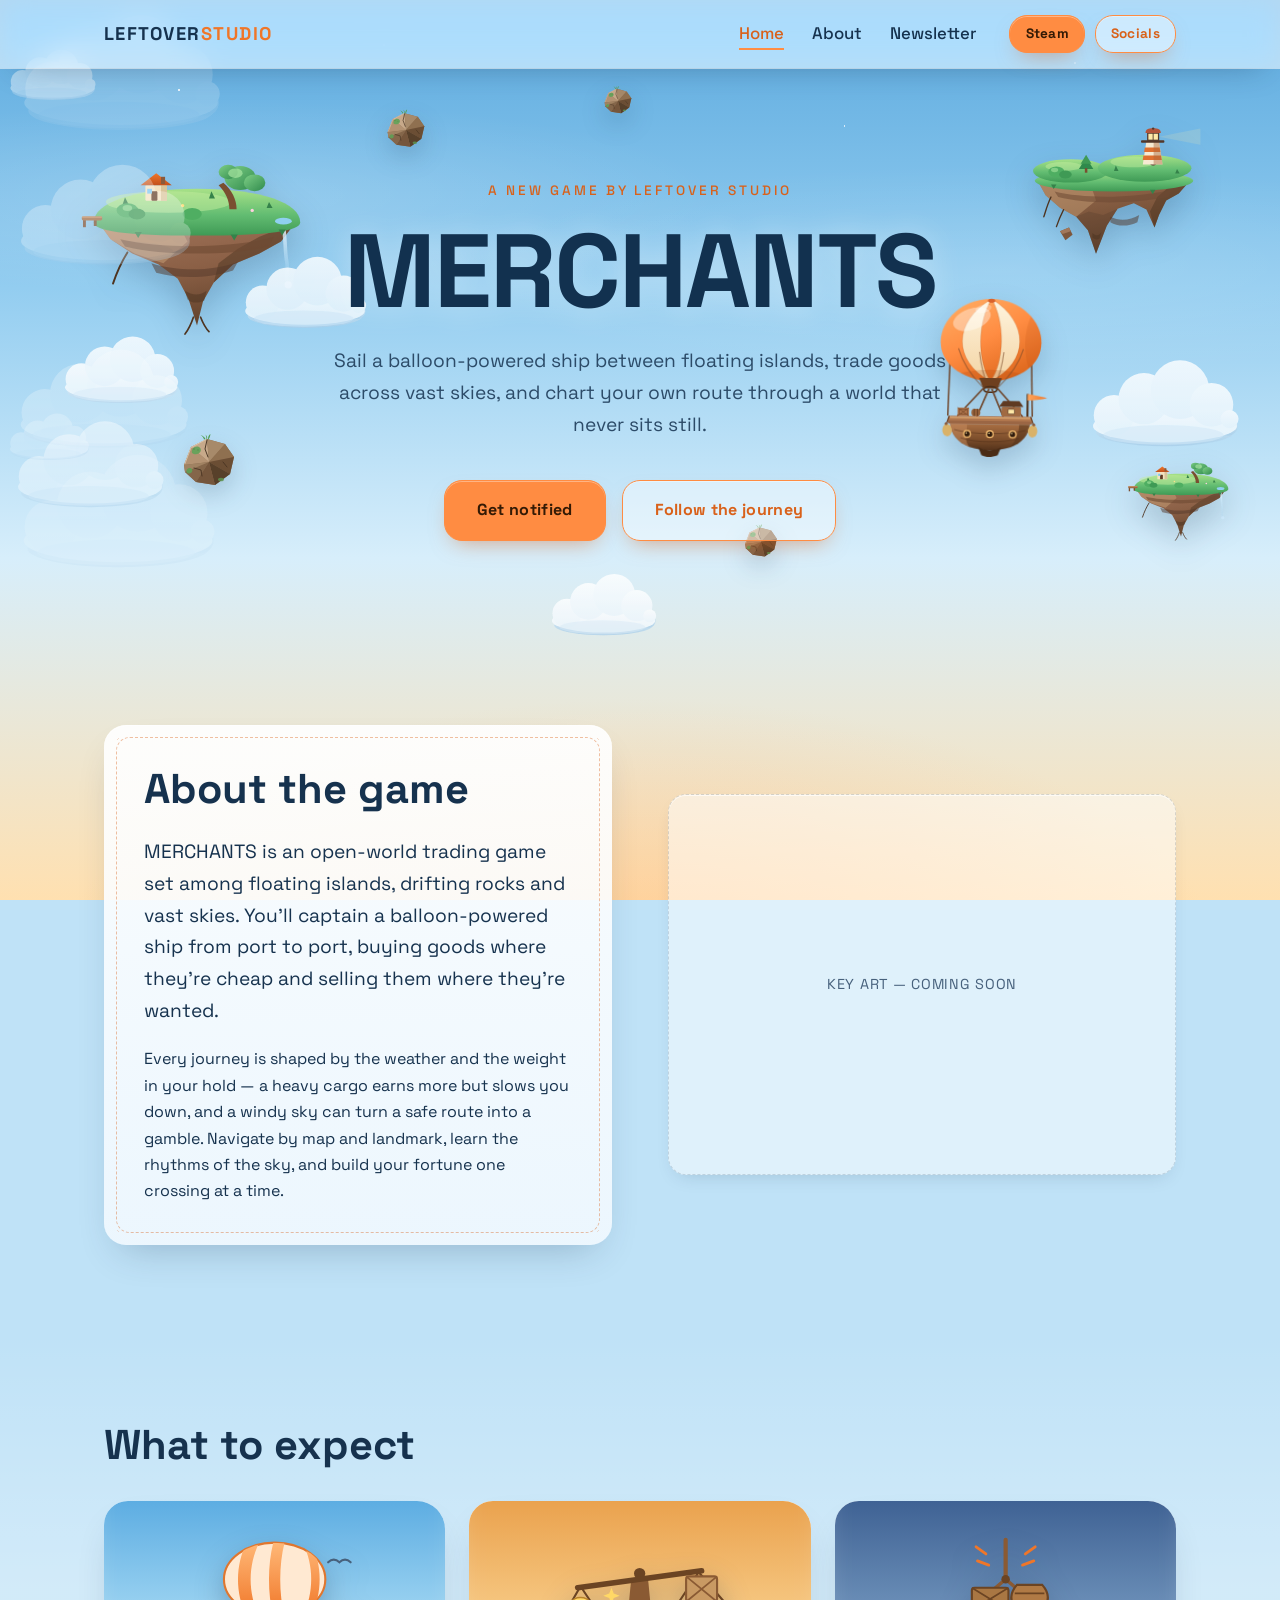
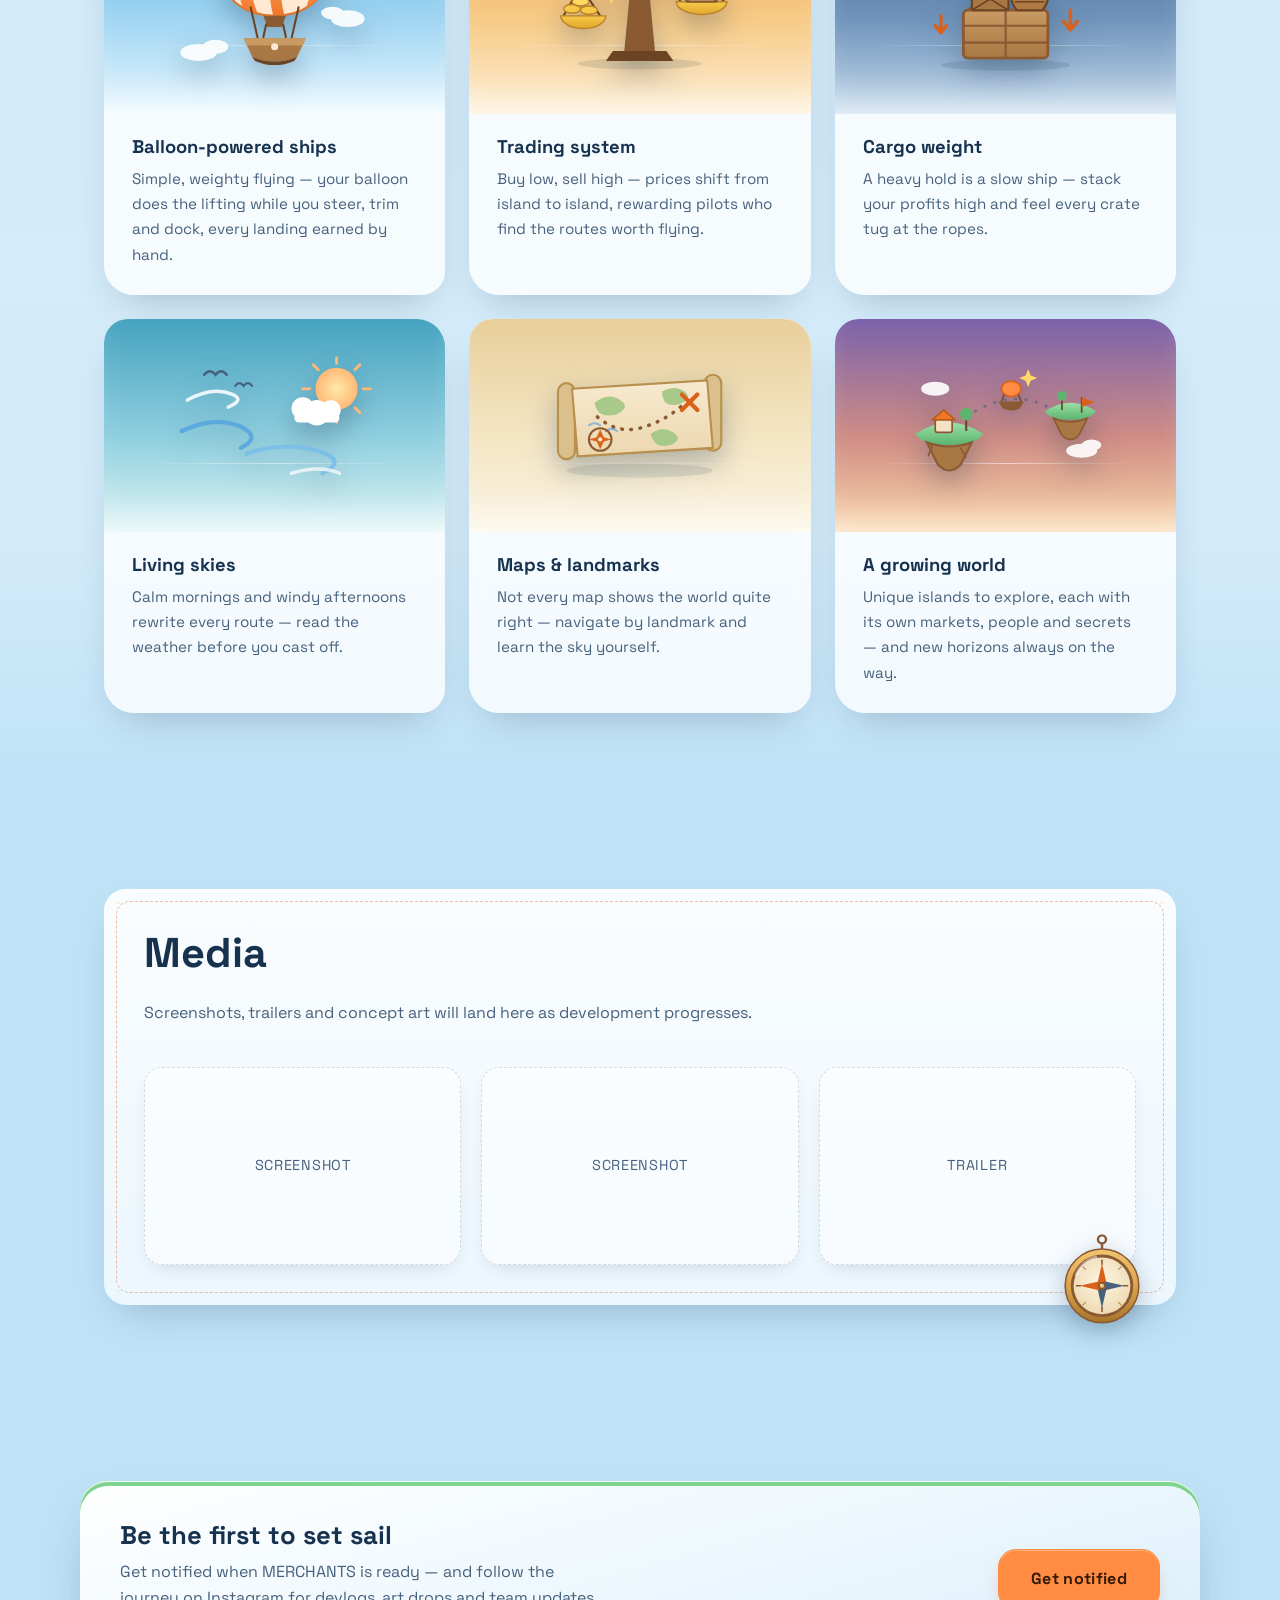
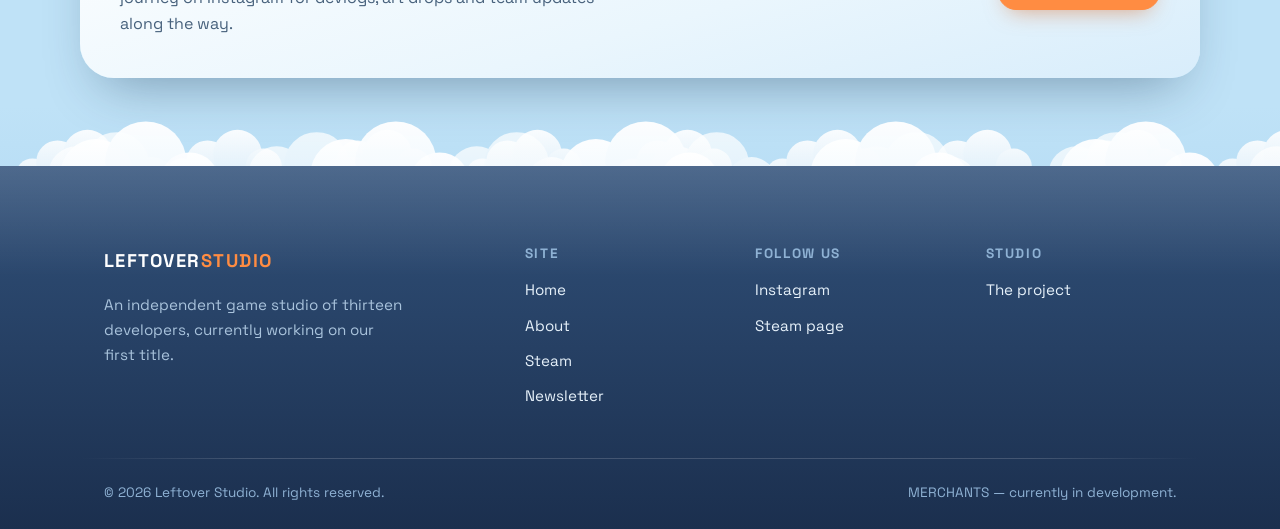
==== commit 1a985404: "Remove team photo and member grid from About page The studio won't be publishing team photos or prof" ====
--- a/index.html
+++ b/index.html
@@ -407,7 +407,6 @@
       <div class="footer-col">
         <h4>Studio</h4>
         <ul>
-          <li><a href="about.html">The team</a></li>
           <li><a href="about.html#project">The project</a></li>
         </ul>
       </div>
--- a/css/style.css
+++ b/css/style.css
@@ -463,6 +463,9 @@
   50% { transform: rotate(5deg); }
 }
 
+/* Text-only panels stay narrow enough to read comfortably */
+.panel-narrow { max-width: 880px; margin-inline: auto; }
+
 /* Cards — soft cloud-shaped floating panels. No hard borders:
    elevation comes from a layered shadow + a faint top light seam. */
 .card-grid {
@@ -578,7 +581,6 @@
   text-transform: uppercase;
 }
 .split .media-placeholder { aspect-ratio: 4 / 3; }
-.team-grid .media-placeholder { aspect-ratio: 1; }
 
 /* CTA banner — styled like a floating island card
    (grass-green rim on top, soft drop shadow below) */
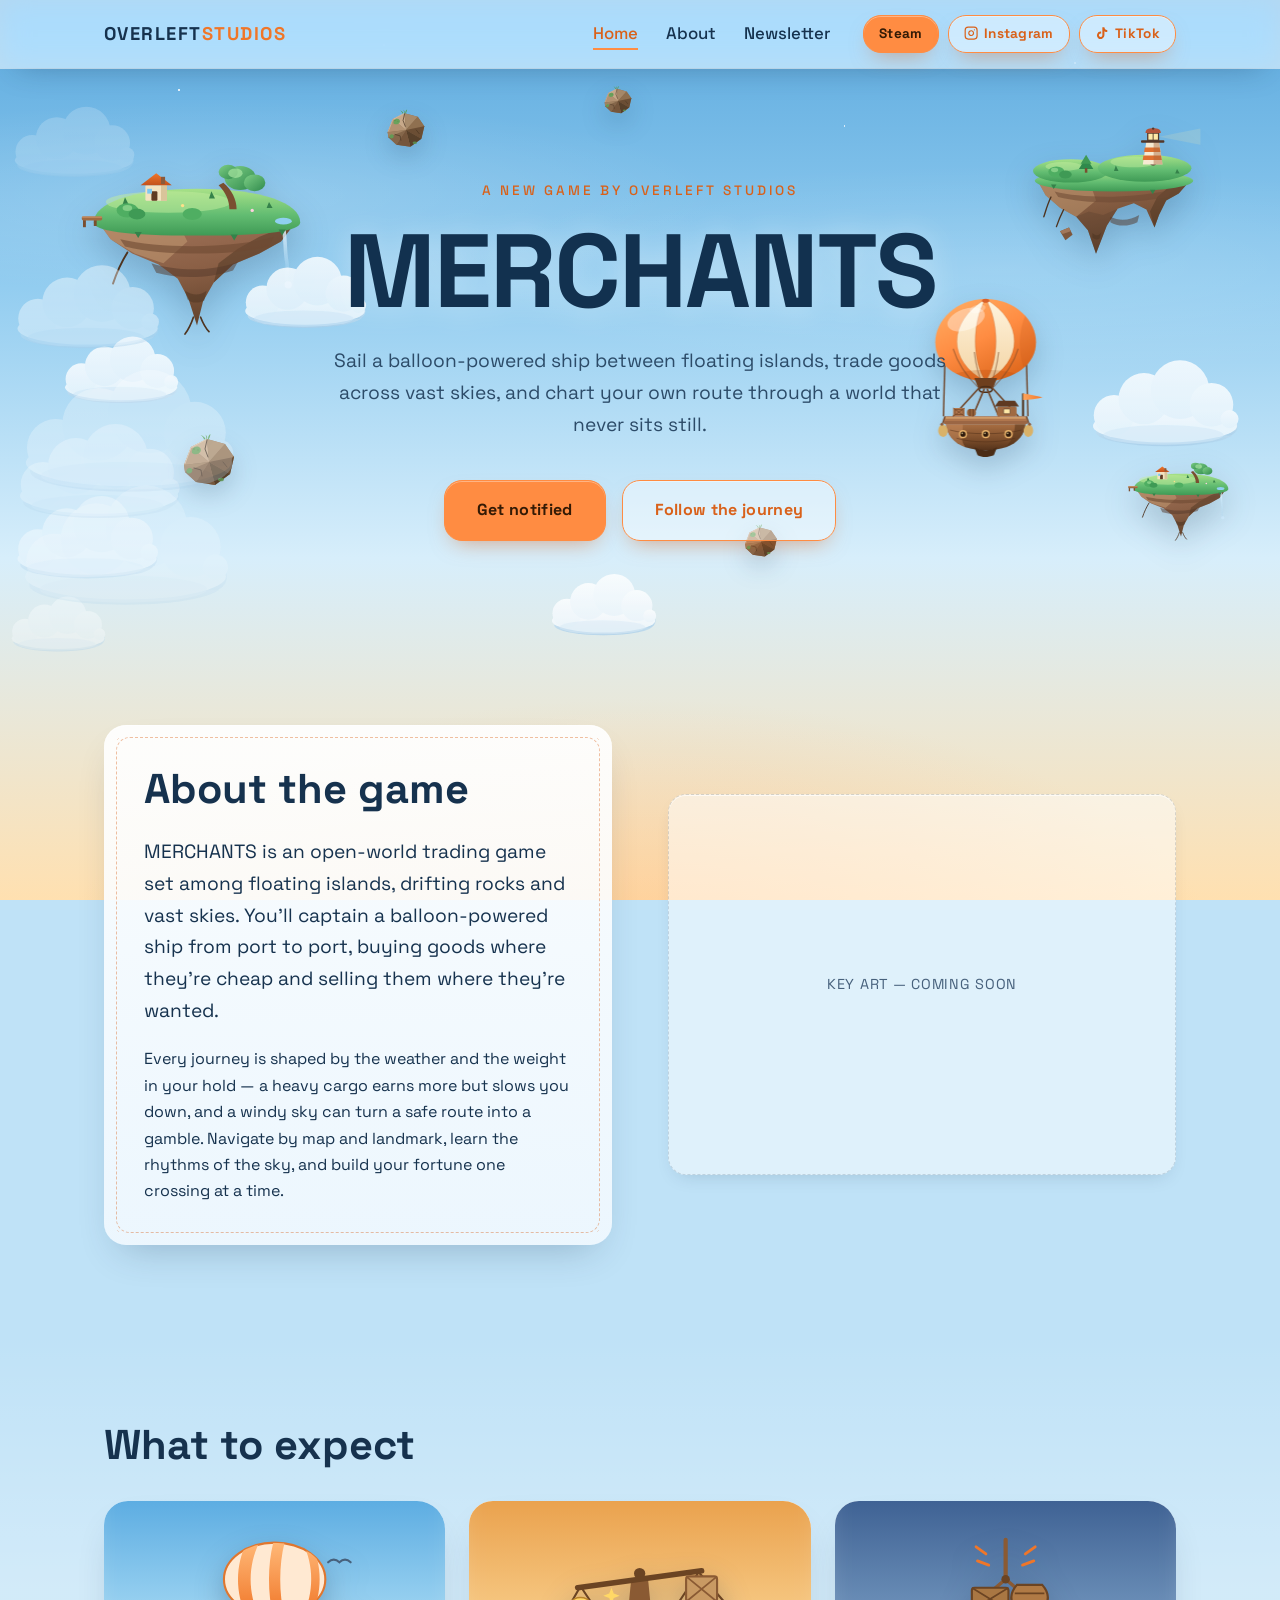
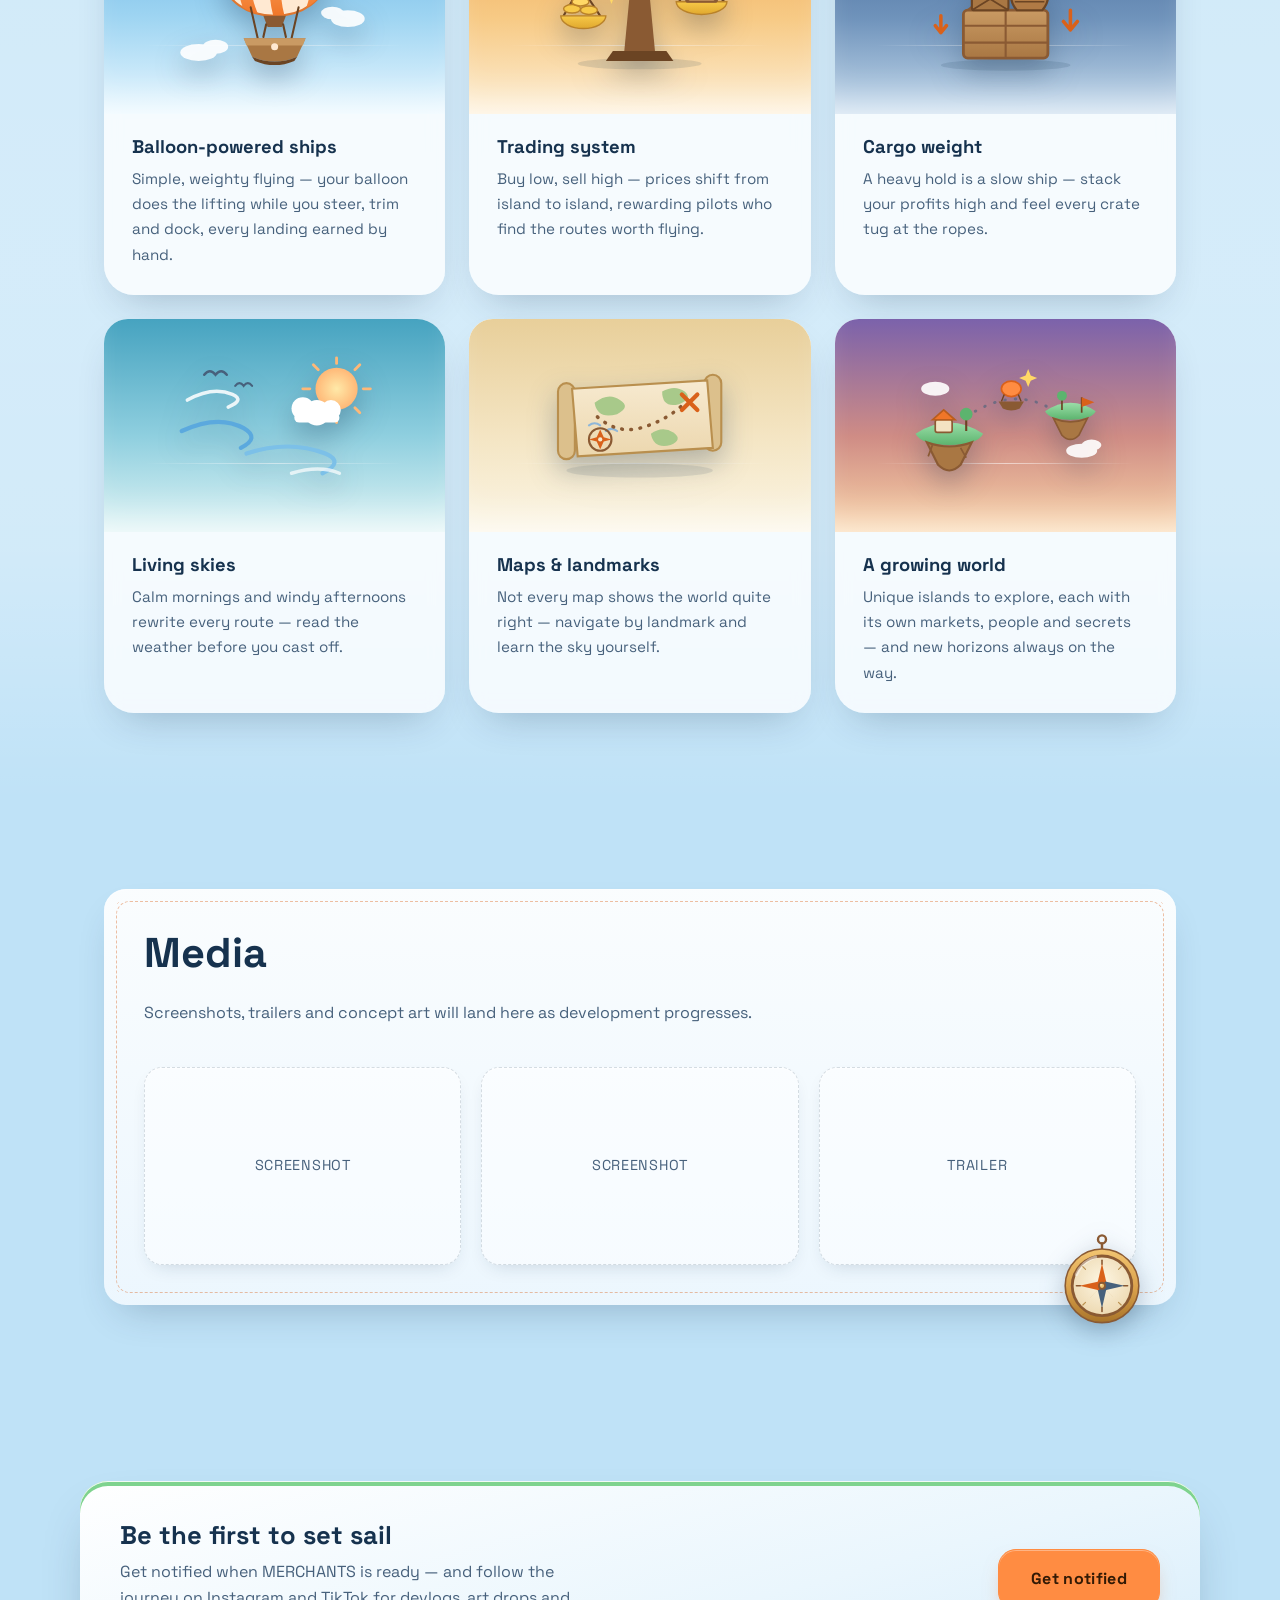
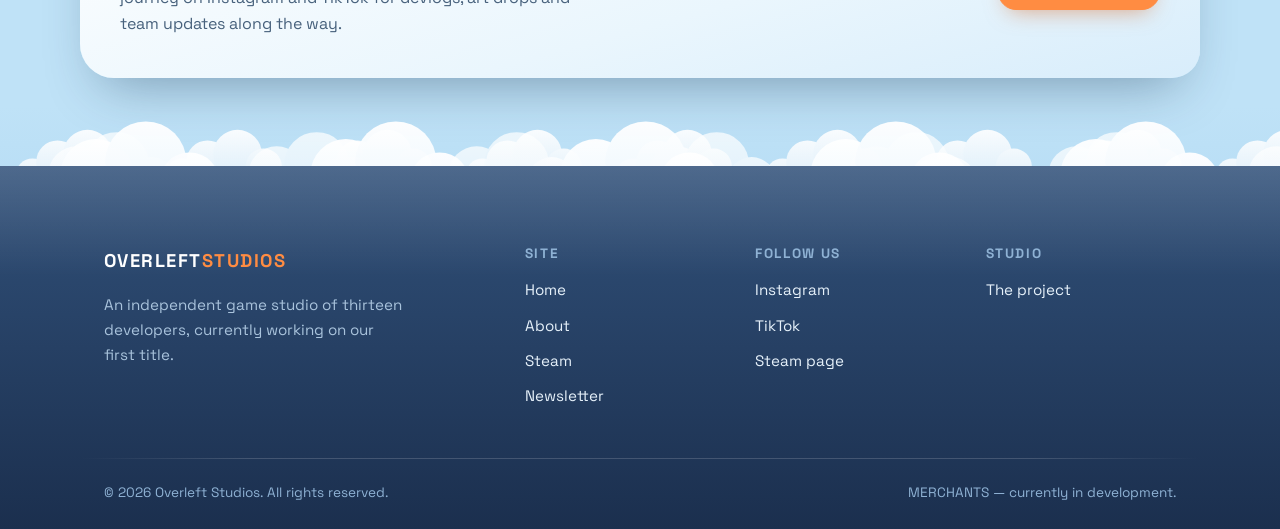
==== commit cf9aee01: "Rename studio to Overleft Studios and link real socials Rebrands the site from Leftover Studio to Ov" ====
--- a/index.html
+++ b/index.html
@@ -3,8 +3,8 @@
 <head>
   <meta charset="UTF-8">
   <meta name="viewport" content="width=device-width, initial-scale=1.0">
-  <title>MERCHANTS — Leftover Studio</title>
-  <meta name="description" content="MERCHANTS is an open-world trading game by Leftover Studio. Sail a balloon-powered ship between floating islands, buy low, sell high, and chart your own route through vast skies.">
+  <title>MERCHANTS — Overleft Studios</title>
+  <meta name="description" content="MERCHANTS is an open-world trading game by Overleft Studios. Sail a balloon-powered ship between floating islands, buy low, sell high, and chart your own route through vast skies.">
   <link rel="icon" type="image/svg+xml" href="assets/favicon.svg">
   <link rel="preconnect" href="https://fonts.googleapis.com">
   <link rel="preconnect" href="https://fonts.gstatic.com" crossorigin>
@@ -14,7 +14,7 @@
 <body>
   <header class="site-header">
     <nav class="nav container">
-      <a href="index.html" class="nav-logo">LEFTOVER<span>STUDIO</span></a>
+      <a href="index.html" class="nav-logo">OVERLEFT<span>STUDIOS</span></a>
 
       <button class="nav-toggle" aria-label="Toggle navigation" aria-expanded="false">
         <span></span><span></span><span></span>
@@ -29,8 +29,8 @@
         <div class="nav-actions">
           <!-- TODO: replace steam.html with the real Steam store URL once live -->
           <a href="steam.html" class="btn btn-small">Steam</a>
-          <!-- TODO: replace with the real Instagram URL -->
-          <a href="https://instagram.com/ItsMySquid" target="_blank" rel="noopener" class="btn btn-small btn-outline">Socials</a>
+          <a href="https://www.instagram.com/overleft.studios/" target="_blank" rel="noopener" class="btn btn-small btn-outline"><svg viewBox="0 0 24 24" fill="none" stroke="currentColor" stroke-width="2" stroke-linecap="round" stroke-linejoin="round" aria-hidden="true" focusable="false"><rect x="2" y="2" width="20" height="20" rx="5"/><path d="M16 11.37A4 4 0 1 1 12.63 8 4 4 0 0 1 16 11.37z"/><line x1="17.5" y1="6.5" x2="17.51" y2="6.5"/></svg>Instagram</a>
+          <a href="https://www.tiktok.com/@overleft.studios" target="_blank" rel="noopener" class="btn btn-small btn-outline"><svg viewBox="0 0 24 24" fill="currentColor" aria-hidden="true" focusable="false"><path d="M19.59 6.69a4.83 4.83 0 0 1-3.77-4.25V2h-3.45v13.67a2.89 2.89 0 0 1-5.2 1.74 2.89 2.89 0 0 1 2.31-4.64 2.93 2.93 0 0 1 .88.13V9.4a6.84 6.84 0 0 0-1-.05A6.33 6.33 0 0 0 5 20.1a6.34 6.34 0 0 0 10.86-4.43v-7a8.16 8.16 0 0 0 4.77 1.52v-3.4a4.85 4.85 0 0 1-1-.1z"/></svg>TikTok</a>
         </div>
       </div>
     </nav>
@@ -54,12 +54,12 @@
         <div class="float-obj cloud" style="--x:42%; --y:88%; --depth:0.3; --dur:13s; --delay:-8s; --w:130px"></div>
       </div>
       <div class="container hero-inner">
-        <p class="hero-kicker">A new game by Leftover Studio</p>
+        <p class="hero-kicker">A new game by Overleft Studios</p>
         <h1 class="hero-title">MERCHANTS</h1>
         <p class="hero-tagline">Sail a balloon-powered ship between floating islands, trade goods across vast skies, and chart your own route through a world that never sits still.</p>
         <div class="hero-cta">
           <a href="subscribe.html" class="btn btn-large">Get notified</a>
-          <a href="https://instagram.com/ItsMySquid" target="_blank" rel="noopener" class="btn btn-large btn-outline">Follow the journey</a>
+          <a href="https://www.instagram.com/overleft.studios/" target="_blank" rel="noopener" class="btn btn-large btn-outline">Follow the journey</a>
         </div>
       </div>
     </section>
@@ -373,7 +373,7 @@
       <div class="container cta-banner" data-reveal>
         <div>
           <h2>Be the first to set sail</h2>
-          <p>Get notified when MERCHANTS is ready — and follow the journey on Instagram for devlogs, art drops and team updates along the way.</p>
+          <p>Get notified when MERCHANTS is ready — and follow the journey on Instagram and TikTok for devlogs, art drops and team updates along the way.</p>
         </div>
         <a href="subscribe.html" class="btn btn-large">Get notified</a>
       </div>
@@ -384,7 +384,7 @@
     <div class="footer-clouds" aria-hidden="true"></div>
     <div class="container footer-grid">
       <div class="footer-brand">
-        <a href="index.html" class="nav-logo">LEFTOVER<span>STUDIO</span></a>
+        <a href="index.html" class="nav-logo">OVERLEFT<span>STUDIOS</span></a>
         <p>An independent game studio of thirteen developers, currently working on our first title.</p>
       </div>
       <div class="footer-col">
@@ -399,8 +399,8 @@
       <div class="footer-col">
         <h4>Follow us</h4>
         <ul>
-          <!-- TODO: replace with the real Instagram URL -->
-          <li><a href="https://instagram.com/ItsMySquid" target="_blank" rel="noopener">Instagram</a></li>
+          <li><a href="https://www.instagram.com/overleft.studios/" target="_blank" rel="noopener">Instagram</a></li>
+          <li><a href="https://www.tiktok.com/@overleft.studios" target="_blank" rel="noopener">TikTok</a></li>
           <li><a href="steam.html">Steam page</a></li>
         </ul>
       </div>
@@ -412,7 +412,7 @@
       </div>
     </div>
     <div class="container footer-bottom">
-      <p>&copy; <span id="year"></span> Leftover Studio. All rights reserved.</p>
+      <p>&copy; <span id="year"></span> Overleft Studios. All rights reserved.</p>
       <p>MERCHANTS — currently in development.</p>
     </div>
   </footer>
--- a/css/style.css
+++ b/css/style.css
@@ -1,5 +1,5 @@
 /* ============================================================
-   LEFTOVER STUDIO — "Merchants" sky theme variables
+   OVERLEFT STUDIOS — "Merchants" sky theme variables
    The site is themed for Merchants: floating islands, drifting
    rocks and balloon ships on a bright open sky. Every
    color/spacing decision lives here. Change these values to
@@ -146,6 +146,15 @@
 .btn-small { padding: 0.45rem 0.95rem; font-size: 0.85rem; }
 .btn-large { padding: 1rem 2rem; font-size: 1rem; }
 
+/* Inline icon inside a button (social links, etc.) — inherits the
+   button's text color via currentColor and stays baseline-aligned. */
+.btn svg {
+  width: 1.05em;
+  height: 1.05em;
+  vertical-align: -0.16em;
+  margin-right: 0.4em;
+}
+
 /* ============================================================
    Navigation — frosted glass floating on the sky
    ============================================================ */
